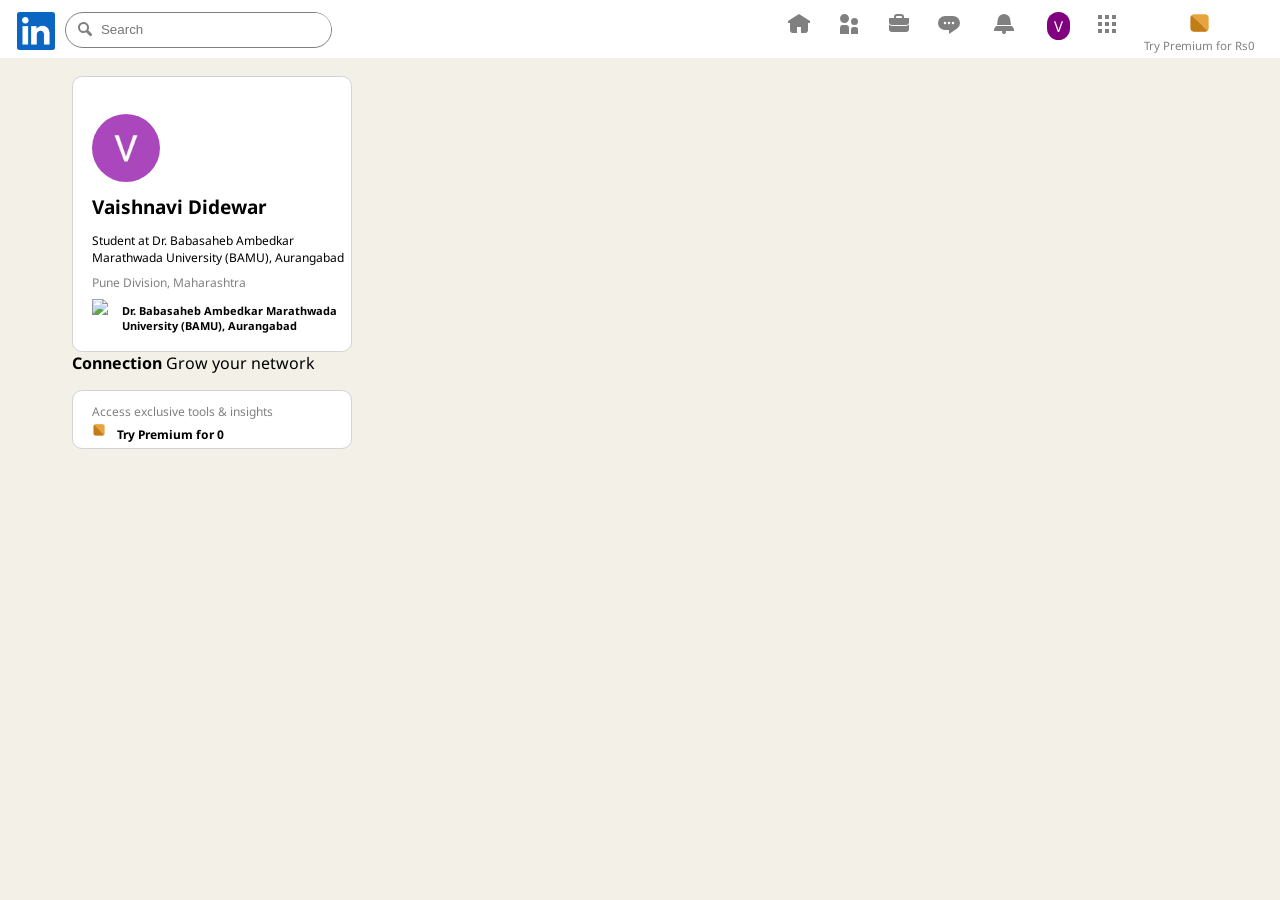
==== Home.html @ 11b5f684 "Add files to the Repository" ====
<!Doctype html>
	<html>
		<head>
			<title>
				Feed | LinkedIn
			</title>
			<meta charset="UTF-8">
			<meta name="Description" content="This is a single web page">
			<meta name="Author" content="Vaishnavi Didewar">
			<meta name="Keywords" content="HTML, CSS">
			<meta http-equiv="refresh" content="300">
			<meta name="viewport" content="width=device-width, initial-scale=1.0">
			<link rel="icon" href="Image/Logo.png">
			<link rel="stylesheet" href="https://cdnjs.cloudflare.com/ajax/libs/remixicon/4.6.0/remixicon.min.css" integrity="sha512-XcIsjKMcuVe0Ucj/xgIXQnytNwBttJbNjltBV18IOnru2lDPe9KRRyvCXw6Y5H415vbBLRm8+q6fmLUU7DfO6Q==" crossorigin="anonymous" referrerpolicy="no-referrer" />
			<link rel="preconnect" href="https://fonts.googleapis.com">
			<link rel="preconnect" href="https://fonts.gstatic.com" crossorigin>
			<link href="https://fonts.googleapis.com/css2?family=Noto+Sans:ital,wght@0,100..900;&display=swap" rel="stylesheet">
			<link rel="Stylesheet" href="Home.css"></link>
		</head>
		<body>
			<section id="LinkedIn">
				<header>
					<ul id="Nav">
						<section id="Logo-Search">
							<li id="Logo-sec">
								<a href="">
									<img src="Image/Logo.png" id="Logo">
								</a>
							</li>
							<section id="Search-Big-sym">
								<svg xmlns="http://www.w3.org/2000/svg" id="search-small" fill="currentColor" aria-hidden="true" data-supported-dps="16x16" viewBox="0 0 16 16" data-token-id="382" width="16" height="16" class="_09a20a35 _4e9465fc _4f54a927" role="img" aria-label="" style="width: 16px; min-width: 16px; height: 16px; min-height: 16px;"><path d="M14.56 12.44 11.3 9.18a5.51 5.51 0 1 0-2.12 2.12l3.26 3.26a1.5 1.5 0 1 0 2.12-2.12M3 6.5A3.5 3.5 0 1 1 6.5 10 3.5 3.5 0 0 1 3 6.5"></path></svg>
							</section>
							<li id="Search">
								<section id="Search-sym">
									<svg xmlns="http://www.w3.org/2000/svg" id="search-small" fill="currentColor" aria-hidden="true" data-supported-dps="16x16" viewBox="0 0 16 16" data-token-id="382" width="16" height="16" class="_09a20a35 _4e9465fc _4f54a927" role="img" aria-label="" style="width: 16px; min-width: 16px; height: 16px; min-height: 16px;"><path d="M14.56 12.44 11.3 9.18a5.51 5.51 0 1 0-2.12 2.12l3.26 3.26a1.5 1.5 0 1 0 2.12-2.12M3 6.5A3.5 3.5 0 1 1 6.5 10 3.5 3.5 0 0 1 3 6.5"></path></svg>
								</section>
								<input type="text" placeholder="Search" id="Search-in"  media="(max-width: 960px)">
							</li>
						</section>
						<section id="Nav-section">
							<li id="home-sec">
								<a href="Home.html">
									<input type="radio" id="toggleIcon1" name="nav">
									<!-- Label acts as clickable area -->
									<label for="toggleIcon1">
									  <!-- First SVG -->
									  <svg id="home1" xmlns="http://www.w3.org/2000/svg" id="home-medium" fill="currentColor" data-supported-dps="24x24" viewBox="0 0 24 24" width="24" height="24"><path d="M23 9v2h-2v7a3 3 0 0 1-3 3h-4v-6h-4v6H6a3 3 0 0 1-3-3v-7H1V9l11-7z"></path></svg>
									  <!-- Second SVG -->
									  <svg id="home2" xmlns="http://www.w3.org/2000/svg" id="home-active-medium" fill="currentColor" data-supported-dps="24x24" viewBox="0 0 24 24" width="24" height="24"><path d="M23 9v2h-2v7a3 3 0 0 1-3 3h-4v-6h-4v6H6a3 3 0 0 1-3-3v-7H1V9l11-7 5 3.18V2h3v5.09z"></path></svg>
									</label>
								</a>
							</li>
								
							<li id="team-sec">
								<a href="Team.html">
									<input type="radio" id="toggleIcon2" name="nav">
									<!-- Label acts as clickable area -->
									<label for="toggleIcon2">
									  <!-- First SVG -->
									  <svg id="team1" xmlns="http://www.w3.org/2000/svg" id="people-medium" fill="currentColor" data-supported-dps="24x24" viewBox="0 0 24 24" width="24" height="24"><path d="M12 16v6H3v-6a3 3 0 0 1 3-3h3a3 3 0 0 1 3 3m5.5-3A3.5 3.5 0 1 0 14 9.5a3.5 3.5 0 0 0 3.5 3.5m1 2h-2a2.5 2.5 0 0 0-2.5 2.5V22h7v-4.5a2.5 2.5 0 0 0-2.5-2.5M7.5 2A4.5 4.5 0 1 0 12 6.5 4.49 4.49 0 0 0 7.5 2"></path></svg>
									  <!-- Second SVG -->
									  <svg id="team2" xmlns="http://www.w3.org/2000/svg" id="people-active-medium" fill="currentColor" data-supported-dps="24x24" viewBox="0 0 24 24" width="24" height="24"><path d="M12 6.5a4.5 4.5 0 1 1 4.5 4.5A4.49 4.49 0 0 1 12 6.5m6 6.5h-3a3 3 0 0 0-3 3v6h9v-6a3 3 0 0 0-3-3M6.5 6A3.5 3.5 0 1 0 10 9.5 3.5 3.5 0 0 0 6.5 6m1 9h-2A2.5 2.5 0 0 0 3 17.5V22h7v-4.5A2.5 2.5 0 0 0 7.5 15"></path></svg>
									</label>

								</a>
							</li>
							<li id="skills-sec">
								<a href="Skills.html">
									<input type="radio" id="toggleIcon3" name="nav">
									<!-- Label acts as clickable area -->
									<label for="toggleIcon3">
									  <!-- First SVG -->
									  <svg id="skills1" xmlns="http://www.w3.org/2000/svg" id="job-medium" fill="currentColor" data-supported-dps="24x24" viewBox="0 0 24 24" width="24" height="24"><path d="M17 6V5a3 3 0 0 0-3-3h-4a3 3 0 0 0-3 3v1H2v4a3 3 0 0 0 3 3h14a3 3 0 0 0 3-3V6zM9 5a1 1 0 0 1 1-1h4a1 1 0 0 1 1 1v1H9zm10 9a4 4 0 0 0 3-1.38V17a3 3 0 0 1-3 3H5a3 3 0 0 1-3-3v-4.38A4 4 0 0 0 5 14z"></path></svg>
									  <!-- Second SVG -->
									  <svg id="skills2" xmlns="http://www.w3.org/2000/svg" id="job-active-medium" fill="currentColor" data-supported-dps="24x24" viewBox="0 0 24 24" width="24" height="24"><path d="M22.84 10.22 21 6h-3.95V5a3 3 0 0 0-3-3h-4a3 3 0 0 0-3 3v1H2l2.22 5.18A3 3 0 0 0 7 13h14a2 2 0 0 0 1.84-2.78M15.05 6h-6V5a1 1 0 0 1 1-1h4a1 1 0 0 1 1 1zM7 14h15v3a3 3 0 0 1-3 3H5a3 3 0 0 1-3-3V8.54l1.3 3A4 4 0 0 0 7 14"></path></svg>
									</label>
									
								</a>
							</li>
							<li id="mess-sec">
								<a href="Mess.html">
									<input type="radio" id="toggleIcon4" name="nav">
									<!-- Label acts as clickable area -->
									<label for="toggleIcon4">
									  <!-- First SVG -->
									  <svg id="mess1" xmlns="http://www.w3.org/2000/svg" id="messages-medium" fill="currentColor" data-supported-dps="24x24" viewBox="0 0 24 24" width="24" height="24"><path d="M16 4H8a7 7 0 0 0 0 14h4v4l8.16-5.39A6.78 6.78 0 0 0 23 11a7 7 0 0 0-7-7m-8 8.25A1.25 1.25 0 1 1 9.25 11 1.25 1.25 0 0 1 8 12.25m4 0A1.25 1.25 0 1 1 13.25 11 1.25 1.25 0 0 1 12 12.25m4 0A1.25 1.25 0 1 1 17.25 11 1.25 1.25 0 0 1 16 12.25"></path></svg>
									  <!-- Second SVG -->
									  <svg id="mess2" xmlns="http://www.w3.org/2000/svg" viewBox="0 0 24 24" data-supported-dps="24x24" fill="currentColor" class="mercado-match" width="24" height="24" focusable="false"><path d="M22 8a6 6 0 01-3 5.22A7 7 0 0012 7H8a7 7 0 00-1.95.28A6 6 0 0112 2h4a6 6 0 016 6zm-4 6v.48a6 6 0 01-2.69 5L10 23v-3H8A6 6 0 018 8h4a6 6 0 016 6zM8 14a1 1 0 10-1 1 1 1 0 001-1zm3 0a1 1 0 10-1 1 1 1 0 001-1zm3 0a1 1 0 10-1 1 1 1 0 001-1z"></path></svg>
									</label>
								</a>
							</li>
							<li id="noti-sec">
								<a href="Noti.html">
									<input type="radio" id="toggleIcon5" name="nav">
									<!-- Label acts as clickable area -->
									<label for="toggleIcon5">
									  <!-- First SVG -->
									<svg id="noti1" xmlns="http://www.w3.org/2000/svg" viewBox="0 0 24 24" data-supported-dps="24x24" fill="currentColor" class="mercado-match" width="24" height="24" focusable="false"><path d="M22 19h-8.28a2 2 0 11-3.44 0H2v-1a4.52 4.52 0 011.17-2.83l1-1.17h15.7l1 1.17A4.42 4.42 0 0122 18zM18.21 7.44A6.27 6.27 0 0012 2a6.27 6.27 0 00-6.21 5.44L5 13h14z"></path></svg>
									 <!-- Second SVG -->
									<svg id="noti2" xmlns="http://www.w3.org/2000/svg" viewBox="0 0 24 24" data-supported-dps="24x24" fill="currentColor" class="mercado-match" width="24" height="24" focusable="false"><path d="M22 19.24a3.46 3.46 0 01-.09.78l-.22 1-6.76-1.51A2.16 2.16 0 0115 20a2 2 0 11-3.53-1.28L2 16.62l.22-1A4.45 4.45 0 014 13.12l1.22-.93 15.46 3.44.7 1.36a5 5 0 01.62 2.25zm-1.49-10.4a6.29 6.29 0 00-4.92-6.69A6.76 6.76 0 0014.18 2a6.29 6.29 0 00-5.9 4.12l-2 5.27 13.8 3.08z"></path></svg>
								</a>
							</li>
							<li id="V-sec">
								<a href="" id="V-circle">
									V
								</a>
							</li>
							<li id="vert"></li>
							<li id="apps-sec">
								<a href="Apps.html">
									<svg xmlns="http://www.w3.org/2000/svg" id="icon-grid" fill="currentColor" aria-hidden="true" data-supported-dps="16x16" viewBox="0 0 16 16" width="24" height="24"><path d="M2 2h2.67v2.67H2zm4.67 2.67h2.67V2H6.67zM11.34 2v2.67h2.67V2zM2 9.33h2.67V6.66H2zm4.67 0h2.67V6.66H6.67zm4.67 0h2.67V6.66h-2.67zM2 14h2.67v-2.67H2zm4.67 0h2.67v-2.67H6.67zm4.67 0h2.67v-2.67h-2.67z"></path></svg>
								</a>
							</li>
							<li id="premi-sec">
								<center>
									<a href="">
										<img src="Image/premi.png" id="premi">
										<p>Try Premium for Rs0</p>
									</a>
								</center>
							</li>
						</section>
					</ul>
				</header>
				<main id="Home">
					<section id="Col1">
						<section id="Col1-Top1">
							<section id="back">
								<img src="Image/v-profi.png" id="v-profi">
							</section>
								
							<h2>Vaishnavi Didewar</h2>
								
							<p id="stu">Student at Dr. Babasaheb Ambedkar Marathwada University (BAMU), Aurangabad</p>
								
							<p id="pune">Pune Division, Maharashtra</p>
								
							<section id="bamua-combo">
								<p id="p-bamua"> Dr. Babasaheb Ambedkar Marathwada University (BAMU), Aurangabad</p>
								<img src="https://media.licdn.com/dms/image/v2/D4D0BAQE2jngnVe0hdA/company-logo_100_100/company-logo_100_100/0/1698940156791?e=1779926400&v=beta&t=vCRO53YHxqmDpTYDjJcrMlaoeuLJ8ki8xJcSUsLWpy4" id="bamua">
							</section>
						</section>
						<section id="Col1-Top2">
							<p>Access exclusive tools & insights</p>
							<figure>
								<img src="Image/premi.png" id="premi-body">
								<figcaption>
									<b>Try Premium for <i class="ri-money-rupee-circle-line"></i> 0</b>
								</figcaption>
							</figure>
						</section>
						<section id="Col1-Top3">
							<div>
								<b>Connection</b>
								<span>Grow your network</span>
							</div>
							<p></p>
						</section>
						<section id="Col1-Top4">
							
						</section>
					</section>
					<section id="Col2">
						<section id="Col2-col1">
							<section id="Col1-col1 -Top1">
							
							</section>
						</section>
						<section id="Col2-col2">
							<section id="Col2-col2-Top1">
							
							</section>
						</section>
					</section>
							
					
				</main>
			</section>
		</body>
	</html>
---- Home.css ----
body{
	background-color:#F3F0E8;
	position:relative;
}
#LinkedIn{
	position:relative;
}
header{
	background-color:white;
	top:0;
	left:0;
	right:0;
	position:fixed;
	z-index:5;
}
#Logo{
	height:1cm;
	width:1cm;
	border-radius:3px;
	position:relative;
}
ul li{
	list-style-type:none;
}
#Nav{
	display:flex;
	position:relative;
	height:0.7cm;
	justify-content:space-between;
}
#Nav > #Logo-Search{
	display:flex;
	position:relative;
	gap:10px;
}
#Nav #Logo-sec{
	text-decoration:none;
	margin-top:-0.1cm;
	margin-left:-0.6cm;
}
@media screen and (min-width:960px){
	#Nav > #Nav-section{
		justify-content:space-between;
		
	}
}
	#Nav #Search{
		height:0.8cm;
		width:7cm;
		padding-top:0.1cm;
		border-radius:20px;
		border:1px solid grey;
		position:relative;
		display:flex;
		margin-top:-0.1cm;
	}
	#Nav #Search:hover{
		background-color:#f5f5f5;
	}
	#Search #Search-in{
		border:none;
		outline:none;
		position:relative;
		margin-left:0cm;
		width:6.1cm;
		height:0.8cm;
		padding-left:0.2cm;
		margin-top:-0.1cm;
		border-radius:30px;
	}
	#Search #Search-in:hover{
		background-color:#f5f5f5;
	}
#Search #Search-sym{
	color:grey;
	position:relative;
	margin-left:0.3cm;
	font-weight:bold;
	margin-top:0.1cm;
}
#Logo-Search #Search-Big-sym{
	color:grey;
	position:relative;
	margin-left:0.3cm;
	font-size:25px;
	font-weight:bold;
	margin-top:0.1cm;
}

#Nav > #Nav-section{
	display:flex;
	justify-content:space-around;
	gap:25px;
}
@media screen and (max-width:990px){
	#Nav > #Nav-section{
		margin-top:0.2cm;
		gap:3vw;
	}
	#Nav{
		gap:1vw;
	}
	#Nav #Logo-Search{
		gap:3vw;
	}
	#Nav #Search{
		display:none;
	}
	#Nav > #Nav-section > #home-sec{
		margin-left:0.3cm;
		margin-top:0.3cm;
	}
	#Nav > #Nav-section > #vert{
		display:none;
	}
}
@media screen and (min-width:990px){
	#Logo-Search #Search-Big-sym{
		display:none;
	}
	#Nav > #Nav-section > #vert{
		display:none;
	}
}
@media screen and (min-width:770px) and (max-width:990px){
	#Nav > #Nav-section{
		gap:5%;
		width:100%;
	}
	#Nav{
		gap:5%;
		width:100%;
	}
	#Nav #Logo-Search{
		gap:60%;
	}
}
@media screen and (min-width:150px) and (max-width:770px){
	#Nav > #Nav-section{
		gap:10%;
		width:100%;
	}
	#Nav{
		gap:15%;
		width:100%;
		padding-top:2vw;
	}
	#Nav #Logo-Search{
		gap:70%;
	}
	#Nav > #Nav-section > #home-sec{
		margin-left:0.3em;
	}
}
#Nav > #Nav-section > #home-sec{
	margin-top:-0.1cm;
	position:relative;
	margin-right:25px;
}
#Nav > #Nav-section > #home-sec > a{
	font-size:25px;
	color:grey;
	position:absolute;
	text-decoration:none;
}
#Nav > #Nav-section > #home-sec > a:hover{
	color:black;
}
/*Home Nav-section*/
#home-sec #toggleIcon1{
    display: none;
  }

  /* Container for the SVGs */
 #home-sec label {
    cursor: pointer;
    display: inline-block;
    width: 50px;
    height: 50px;
  }

  /* Default SVG (shown when unchecked) */
 #home-sec #home1 {
    display: block;
  }
#home-sec #home2 {
    display: none;
  }

  /* When checkbox is checked, swap icons */
 #home-sec #toggleIcon1:checked + label #home1 {
    display: none;
  }
 #home-sec #toggleIcon1:checked + label #home2 {
    display: block;
  }

#Nav > #Nav-section > #team-sec{
	margin-top:-0.1cm;
	position:relative;
}
#Nav > #Nav-section > #team-sec > a{
	font-size:25px;
	color:grey;
	position:absolute;
	text-decoration:none;
}
#Nav > #Nav-section > #team-sec > a:hover{
	color:black;
}
/*People Nav-section*/
#team-sec #toggleIcon2{
    display: none;
  }

  /* Container for the SVGs */
 #team-sec label {
    cursor: pointer;
    display: inline-block;
    width: 50px;
    height: 50px;
  }

  /* Default SVG (shown when unchecked) */
 #team-sec #team1 {
    display: block;
  }
#team-sec #team2 {
    display: none;
  }

  /* When checkbox is checked, swap icons */
 #team-sec #toggleIcon2:checked + label #team1 {
    display: none;
  }
 #team-sec #toggleIcon2:checked + label #team2 {
    display: block;
  }
  
#Nav > #Nav-section > #skills-sec{
	margin-top:-0.1cm;
	margin-right:25px;
	margin-left:25px;
	position:relative;
}
#Nav > #Nav-section > #skills-sec > a{
	font-size:25px;
	color:grey;
	position:absolute;
	text-decoration:none;
}
#Nav > #Nav-section > #skills-sec > a:hover{
	color:black;
}
/*Purse Nav-section*/
#skills-sec #toggleIcon3{
    display: none;
  }

  /* Container for the SVGs */
 #skills-sec label {
    cursor: pointer;
    display: inline-block;
    width: 50px;
    height: 50px;
  }

  /* Default SVG (shown when unchecked) */
 #skills-sec #skills1 {
    display: block;
  }
#skills-sec #skills2 {
    display: none;
  }

  /* When checkbox is checked, swap icons */
 #skills-sec #toggleIcon3:checked + label #skills1 {
    display: none;
  }
 #skills-sec #toggleIcon3:checked + label #skills2 {
    display: block;
  }
 

#Nav > #Nav-section > #mess-sec{
	margin-top:-0.1cm;
	position:relative;
}
#Nav > #Nav-section > #mess-sec > a{
	font-size:25px;
	color:grey;
	position:relative;
	text-decoration:none;
}
#Nav > #Nav-section > #mess-sec > a:hover{
	color:black;
}
/*Mess Nav-section*/
#mess-sec #toggleIcon4{
    display: none;
  }

  /* Container for the SVGs */
 #mess-sec label {
    cursor: pointer;
    display: inline-block;
    width: 30px;
    height: 50px;
  }

  /* Default SVG (shown when unchecked) */
 #mess-sec #mess1 {
    display: block;
  }
#mess-sec #mess2 {
    display: none;
  }

  /* When checkbox is checked, swap icons */
 #mess-sec #toggleIcon4:checked + label #mess1 {
    display: none;
  }
 #mess-sec #toggleIcon4:checked + label #mess2 {
    display: block;
  }

#Nav > #Nav-section > #noti-sec{
	margin-top:-0.1cm;
	position:relative;
}
#Nav > #Nav-section > #noti-sec > a{
	font-size:25px;
	color:grey;
	position:relative;
	text-decoration:none;
}
#Nav > #Nav-section > #noti-sec > a:hover{
	color:black;
}
/*Notification Nav-section*/
#noti-sec #toggleIcon5{
    display: none;
  }

  /* Container for the SVGs */
 #noti-sec label {
    cursor: pointer;
    display: inline-block;
    width: 30px;
    height: 50px;
  }

  /* Default SVG (shown when unchecked) */
 #noti-sec #noti1 {
    display: block;
  }
#noti-sec #noti2 {
    display: none;
  }

  /* When checkbox is checked, swap icons */
 #noti-sec #toggleIcon5:checked + label #noti1 {
    display: none;
  }
 #noti-sec #toggleIcon5:checked + label #noti2 {
    display: block;
  }

#Nav > #Nav-section > #V-sec{
	position:relative;
	margin-top:0cm;
}
#Nav > #Nav-section > #V-sec > #V-circle{
	font-size:15px;
	position:relative;
	color:white;
	font-family: 'Noto Sans', sans-serif;
	text-decoration:none;
	border-radius:100px;
	background-color:purple;
	padding:0.1cm 0.19cm;
} 
#Nav > #Nav-section > #vert{
	height:1.5cm;
	background-color:#F0EFE7;
	width:0.1px;
	margin-top:-0.4cm;
	position:relative;
}
#Nav > #Nav-section > #apps-sec{
	position:relative;
	margin-top:-0.1cm;
}
#Nav > #Nav-section > #apps-sec > a{
	font-size:25px;
	color:grey;
	position:relative;
	text-decoration:none;
}
#Nav > #Nav-section > #apps-sec > a:hover{
	color:black;
}
#Nav > #Nav-section > #premi-sec{
	position:relative;
	display:flex;
	flex-wrap:nowrap;
	margin-top:-0.2cm;
	margin-right:25px;
}
#Nav > #Nav-section > #premi-sec > center > a{
	position:relative;
	text-decoration:none;
	color:grey;
	font-size:11.5px;
	font-family: 'Noto Sans', sans-serif;
}
#Nav > #Nav-section #premi{
	height:0.6cm;
	width:0.6cm;
	position:relative;
	margin-bottom:-0.3cm;
}
@media screen and (max-width:770px){
	#Nav > #Nav-section{
		width:13cm;
		margin:auto;
		overflow-x:scroll;
	}
	#Search #Search-in{
		border:none;
		outline:none;
		position:relative;
		margin-left:0cm;
		width:6.1cm;
		height:0.8cm;
		padding-left:0.2cm;
		margin-top:-0.1cm;
		border-radius:30px;
	}
}

#Home{
	position:relative;
	width:100%;
	margin-top:2cm;
	font-family: 'Noto Sans', sans-serif;
	margin-left:5vmax;
	margin-right:5vmax;
	
}
#Col1{
	position:absolute;
	width:22%;
}
#Col1-Top1{
	background-color:white;
	width:100%;
	height:auto;
	padding-bottom:0.2cm;
	border-width:1.5px 1.5px 1.5px 1.5px;
	border-style:solid;
	border-color:lightgrey;
	border-radius:10px;
}
#v-profi{
	border-radius:100px;
	position:relative;
	height:1.8cm;
	margin-left:0.5cm;
	margin-top:1cm;
	}
#back{
	background-image:url('https://wallpapers.com/images/featured/profile-background-b5vedq7mz8mjvslu.jpg');
	background-repeat:no-repeat;
	background-size:cover;
	height:1.8cm;
	border-radius:10px 10px 0px 0px;
}
#Col1-Top1 > h2{
	margin-top:1.3cm;
	font-size:19px;
	margin-left:0.5cm;
}
#Col1-Top1 > #stu{
	font-size:12px;
	margin-left:0.5cm;
	margin-top:-0.1cm;
}
#Col1-Top1 > #pune{
	font-size:12px;
	color:grey;
	margin-left:0.5cm;
	margin-top:-0.1cm;
}
#bamua-combo{
	display:flex;
	margin-left:0.5cm;
	margin-top:-0.3cm;
}
#bamua{
	position:absolute;
	height:0.6cm;
	margin-top:0.2cm;
}
#p-bamua{
	font-size:11px;
	position:relative;
	font-weight:bold;
	margin-left:0.8cm;
}
#Col1-Top2{
	position:absolute;
	width:100%;
	top:102%;
	background-color:white;
	border:1.5px solid lightgrey;
	border-radius:10px;
	display:grid;
	grid-template-rows:0.8cm 0.7cm;
}
#Col1-Top2 p{
	font-size:12px;
	color:grey;
	margin-left:0.5cm;
}
#Col1-Top2 figcaption{
}
#Col1-Top2 b{
	font-size:12px;
	margin-left:0.3cm;
}
#premi-body{
	height:0.4cm;
}
#Col1-Top2 figure{
	margin:0;
	display:flex;
	margin-left:0.5cm;
}
#Col1-Top3{
	display:flex;
}





/*Home Section Start*/
@media screen and (max-width:770px){
	
}/*(max-width:770px)*/

@media screen and (min-width:770px) and (max-width:960px){
}/*(max-width:770px) and (max-width:960px)*/
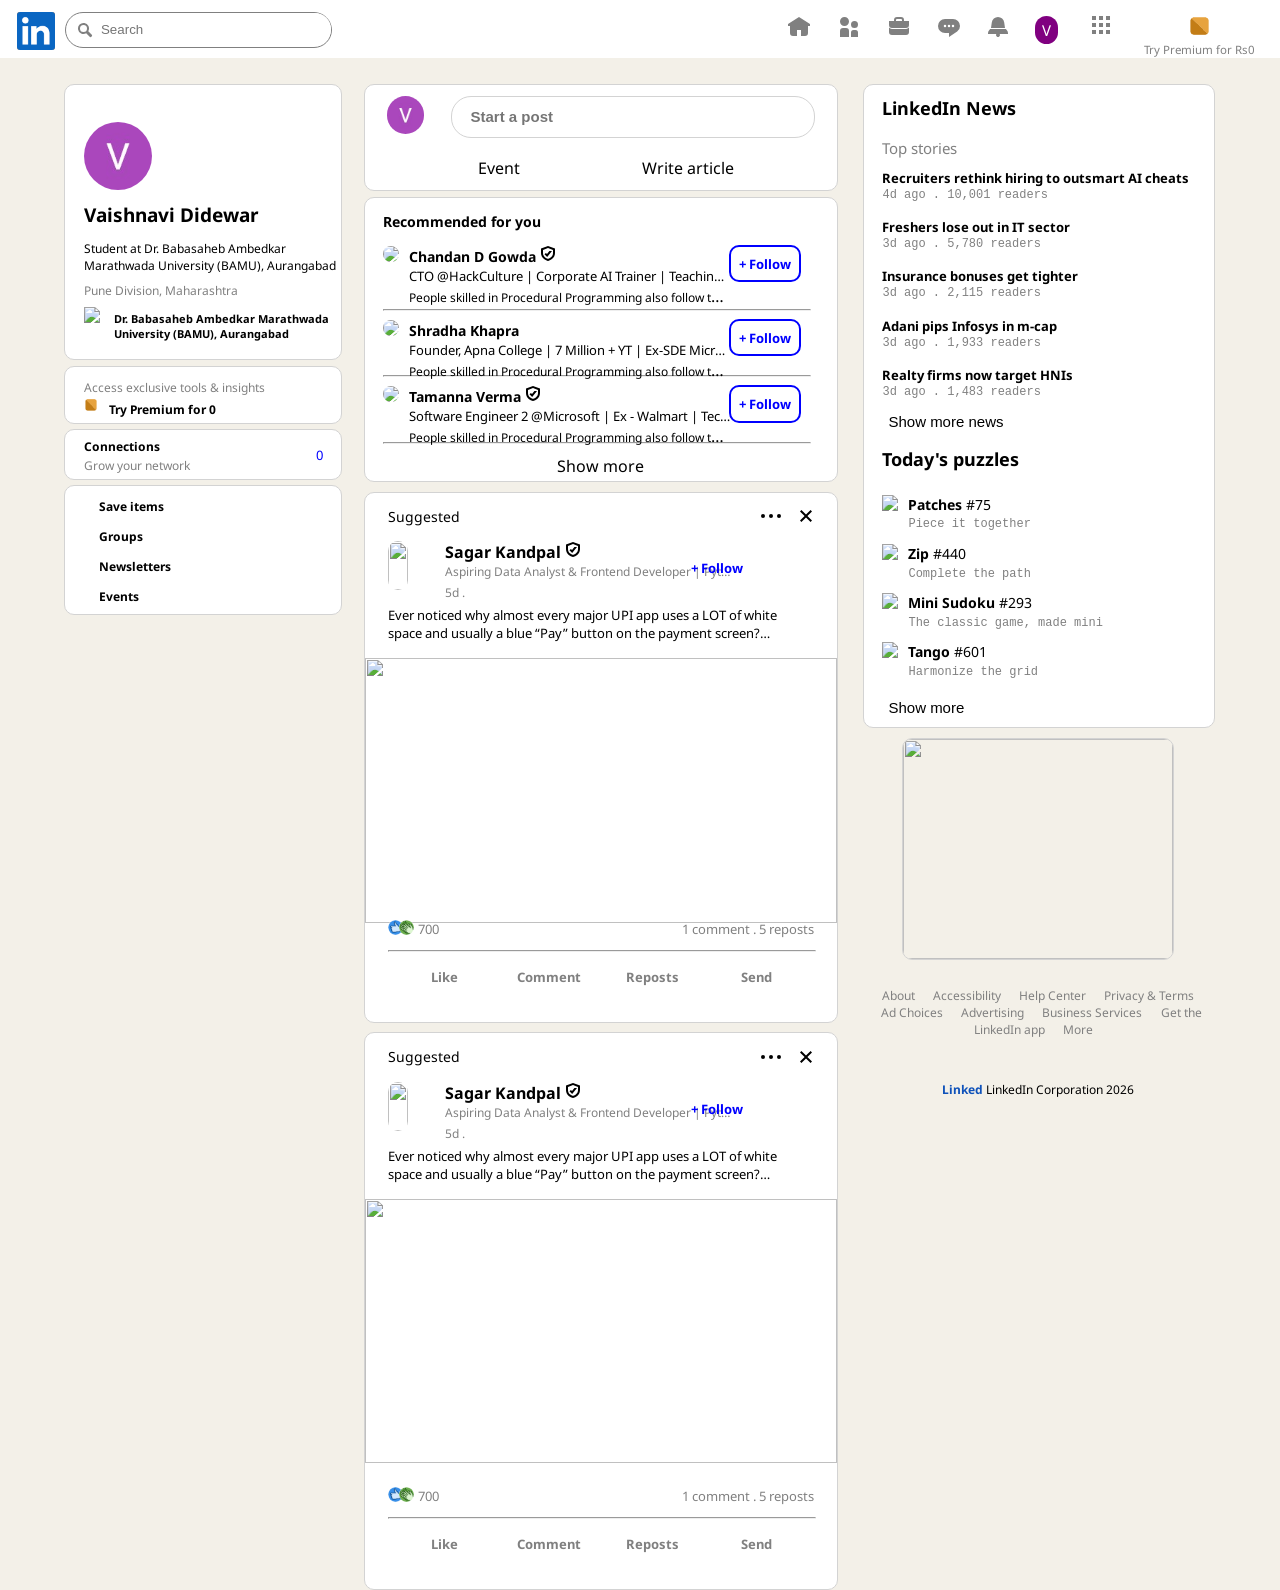
==== commit 19a60fdf: "ready to push" ====
--- a/Home.html
+++ b/Home.html
@@ -19,7 +19,165 @@
 		</head>
 		<body>
 			<section id="LinkedIn">
+				<section popover id="profile-id">
+					<div class="profile-content">
+						<figure>
+							<img src="file:///F:/CSS/Git%20Hub/LinkedIn_@media-query/Image/v-profi.png" id="me">
+						</figure>
+						<section id="Profile-section">
+							<h5>Vaishnavi Didewar</h5>
+							<small>Student at Dr. Babasaheb Ambedkar Marathwada University (BAMU), Aurangabad</small>
+						</section>
+					</div>
+					<div id="view-verify">
+						<p id="view-pop-id-p">View profile</p>
+						<h5 id="view-pop-id-h5">Verify now</h5>
+					</div>
+					<hr>
+					<div id="set">
+						<h5>Account</h5>
+						<figure><img src="Image/premi.png"><figcaption>Try 1 month of Premium for Rs0</figcaption></figure>
+						<small>Settings & Privacy</small>
+						<p>Help</p>
+						<p>Language</p>
+					</div>
+					<hr>
+					<div id="man">
+						<h5>Manage</h5>
+						<p>Posts & Activity</p>
+						<small>Job Posting Account</small>
+					</div>
+					<hr></hr>
+					<p>Sign out</p>
+				</section>
+				<section class="Apps-content" popover id="Apps-id">
+					<section class="popcol1">
+						<section class="App1">
+							<h3>My Apps</h3>
+							<figure>
+								<img src="Image/Sell.png" class="Sell">
+								<figcaption>Sell</figcaption>
+							</figure>
+							<figure>
+								<img src="Image/Groups.png" class="Groups">
+								<figcaption>Groups</figcaption>
+							</figure>
+						</section>
+						<section class="App2">
+							<h4>Talent</h4>
+							<figure>
+								<img src="Image/Ai.png" class="AI">
+								<figcaption>Hire with AI</figcaption>
+							</figure>
+							<figure>
+								<img src="Image/Talent.png" class="Talent">
+								<figcaption>Talent Insights</figcaption>
+							</figure>
+						</section>
+						<section class="App3">
+						<h4>Sales</h4>
+							<figure>
+								<img src="Image/Sales.png" class="Sales">
+								<figcaption>Services Marketplace</figcaption>
+							</figure>
+						</section>	
+					</section>
+					<section class="popcol2">
+						<h3>Explore more for business</h3>
+						<section class="pop1">
+							<h5>Hire on LinkedIn</h5>
+							<small>Find, attract and recruit talent</small>
+						</section>
+						<section class="pop2">
+							<h5>Sell with LinkedIn</h5>
+							<small>Unlock sales opportunities</small>
+						</section>
+						<section class="pop3">
+							<h5>Post a job for free</h5>
+							<small>Find quality candidates</small>
+						</section>
+						<section class="pop4">
+							<h5>Advertise on LinkedIn</h5>
+							<small>Acquire customers and grow your business</small>
+						</section>
+						<section class="pop5">
+							<h5>Get started with Premium</h5>
+							<small>Expand and leverage your network</small>
+						</section>
+						<section class="pop6">
+							<h5>Learn with LinkedIn</h5>
+							<small>Courses to develop your employees</small>
+						</section>
+						<section class="pop7">
+							<h5>Admin Center</h5>
+							<small>Manage Billing and Account Details</small>
+						</section>
+						<div>Create a Company Page +</div>
+					</section>
+				</section>
 				<header>
+					<ul id="Nav-up">
+						<li id="V-sec">
+							<button class="V-circle" type="button" popovertarget="profile-id">
+									V
+							</button>
+						</li>
+						</li>
+						<li id="Search">
+							<span id="Search-sym">
+								<svg xmlns="http://www.w3.org/2000/svg" id="search-small" fill="currentColor" aria-hidden="true" data-supported-dps="16x16" viewBox="0 0 16 16" data-token-id="382" width="16" height="16" class="_09a20a35 _4e9465fc _4f54a927" role="img" aria-label="" style="width: 16px; min-width: 26px; height: 16px; min-height: 26px;"><path d="M14.56 12.44 11.3 9.18a5.51 5.51 0 1 0-2.12 2.12l3.26 3.26a1.5 1.5 0 1 0 2.12-2.12M3 6.5A3.5 3.5 0 1 1 6.5 10 3.5 3.5 0 0 1 3 6.5"></path></svg>
+							</span>
+							<input type="text" placeholder="Search" id="Search-in"  media="(max-width: 960px)">
+						</li>
+						<li id="mess-sec">
+							<a href="Mess.html">
+								  <svg id="mess1" xmlns="http://www.w3.org/2000/svg" id="messages-medium" fill="currentColor" data-supported-dps="24x24" viewBox="0 0 24 24" width="40" height="40"><path d="M16 4H8a7 7 0 0 0 0 14h4v4l8.16-5.39A6.78 6.78 0 0 0 23 11a7 7 0 0 0-7-7m-8 8.25A1.25 1.25 0 1 1 9.25 11 1.25 1.25 0 0 1 8 12.25m4 0A1.25 1.25 0 1 1 13.25 11 1.25 1.25 0 0 1 12 12.25m4 0A1.25 1.25 0 1 1 17.25 11 1.25 1.25 0 0 1 16 12.25"></path></svg>
+							</a>
+						</li>
+					</ul>
+					<ul id="Nav-bottom">
+						<li id="home-sec">
+							<a href="Home.html">
+								<Center>
+								<svg id="home1" xmlns="http://www.w3.org/2000/svg" id="home-medium" fill="currentColor" data-supported-dps="24x24" viewBox="0 0 24 24" width="40" height="40"><path d="M23 9v2h-2v7a3 3 0 0 1-3 3h-4v-6h-4v6H6a3 3 0 0 1-3-3v-7H1V9l11-7z"></path></svg>
+								<p>Home</p>
+								</Center>
+							</a>
+							
+						</li>		
+						<li id="team-sec">
+							<a href="Team.html">
+								<Center>
+								<svg id="team1" xmlns="http://www.w3.org/2000/svg" id="people-medium" fill="currentColor" data-supported-dps="24x24" viewBox="0 0 24 24" width="40" height="40"><path d="M12 16v6H3v-6a3 3 0 0 1 3-3h3a3 3 0 0 1 3 3m5.5-3A3.5 3.5 0 1 0 14 9.5a3.5 3.5 0 0 0 3.5 3.5m1 2h-2a2.5 2.5 0 0 0-2.5 2.5V22h7v-4.5a2.5 2.5 0 0 0-2.5-2.5M7.5 2A4.5 4.5 0 1 0 12 6.5 4.49 4.49 0 0 0 7.5 2"></path></svg>
+								<p>My Network</p>
+								</Center>
+							</a>
+						</li>
+						<li id="post-sec">
+							<a href="Post.html">
+								<center>
+								<svg xmlns="http://www.w3.org/2000/svg" viewBox="0 0 24 24" data-supported-dps="24x24" fill="currentColor" class="w-3 h-3 block m-0.5" width="40" height="40"><path d="M18 3H6a3 3 0 00-3 3v12a3 3 0 003 3h12a3 3 0 003-3V6a3 3 0 00-3-3zm-5 8h4v2h-4v4h-2v-4H7v-2h4V7h2z"></path></svg>
+								<p>Post</p>
+								</center>
+							</a>
+						</li>
+						<li id="noti-sec">
+							<a href="Noti.html">
+								<center>
+								<svg id="noti1" xmlns="http://www.w3.org/2000/svg" viewBox="0 0 24 24" data-supported-dps="24x24" fill="currentColor" class="mercado-match" width="40" height="40" focusable="false"><path d="M22 19h-8.28a2 2 0 11-3.44 0H2v-1a4.52 4.52 0 011.17-2.83l1-1.17h15.7l1 1.17A4.42 4.42 0 0122 18zM18.21 7.44A6.27 6.27 0 0012 2a6.27 6.27 0 00-6.21 5.44L5 13h14z"></path></svg>
+								<p>Notifications</p>
+								</center>
+							</a>
+						</li>
+						<li id="skills-sec">
+							<a href="Skills.html">
+								<center>
+								<svg id="skills1" xmlns="http://www.w3.org/2000/svg" id="job-medium" fill="currentColor" data-supported-dps="24x24" viewBox="0 0 24 24" width="40" height="40"><path d="M17 6V5a3 3 0 0 0-3-3h-4a3 3 0 0 0-3 3v1H2v4a3 3 0 0 0 3 3h14a3 3 0 0 0 3-3V6zM9 5a1 1 0 0 1 1-1h4a1 1 0 0 1 1 1v1H9zm10 9a4 4 0 0 0 3-1.38V17a3 3 0 0 1-3 3H5a3 3 0 0 1-3-3v-4.38A4 4 0 0 0 5 14z"></path></svg>
+								<p>Jobs</p>
+								</center>
+							</a>
+						</li>
+					</ul>
 					<ul id="Nav">
 						<section id="Logo-Search">
 							<li id="Logo-sec">
@@ -27,89 +185,50 @@
 									<img src="Image/Logo.png" id="Logo">
 								</a>
 							</li>
-							<section id="Search-Big-sym">
-								<svg xmlns="http://www.w3.org/2000/svg" id="search-small" fill="currentColor" aria-hidden="true" data-supported-dps="16x16" viewBox="0 0 16 16" data-token-id="382" width="16" height="16" class="_09a20a35 _4e9465fc _4f54a927" role="img" aria-label="" style="width: 16px; min-width: 16px; height: 16px; min-height: 16px;"><path d="M14.56 12.44 11.3 9.18a5.51 5.51 0 1 0-2.12 2.12l3.26 3.26a1.5 1.5 0 1 0 2.12-2.12M3 6.5A3.5 3.5 0 1 1 6.5 10 3.5 3.5 0 0 1 3 6.5"></path></svg>
-							</section>
 							<li id="Search">
-								<section id="Search-sym">
+								<span id="Search-sym">
 									<svg xmlns="http://www.w3.org/2000/svg" id="search-small" fill="currentColor" aria-hidden="true" data-supported-dps="16x16" viewBox="0 0 16 16" data-token-id="382" width="16" height="16" class="_09a20a35 _4e9465fc _4f54a927" role="img" aria-label="" style="width: 16px; min-width: 16px; height: 16px; min-height: 16px;"><path d="M14.56 12.44 11.3 9.18a5.51 5.51 0 1 0-2.12 2.12l3.26 3.26a1.5 1.5 0 1 0 2.12-2.12M3 6.5A3.5 3.5 0 1 1 6.5 10 3.5 3.5 0 0 1 3 6.5"></path></svg>
-								</section>
+								</span>
 								<input type="text" placeholder="Search" id="Search-in"  media="(max-width: 960px)">
 							</li>
 						</section>
 						<section id="Nav-section">
 							<li id="home-sec">
 								<a href="Home.html">
-									<input type="radio" id="toggleIcon1" name="nav">
-									<!-- Label acts as clickable area -->
-									<label for="toggleIcon1">
-									  <!-- First SVG -->
 									  <svg id="home1" xmlns="http://www.w3.org/2000/svg" id="home-medium" fill="currentColor" data-supported-dps="24x24" viewBox="0 0 24 24" width="24" height="24"><path d="M23 9v2h-2v7a3 3 0 0 1-3 3h-4v-6h-4v6H6a3 3 0 0 1-3-3v-7H1V9l11-7z"></path></svg>
-									  <!-- Second SVG -->
-									  <svg id="home2" xmlns="http://www.w3.org/2000/svg" id="home-active-medium" fill="currentColor" data-supported-dps="24x24" viewBox="0 0 24 24" width="24" height="24"><path d="M23 9v2h-2v7a3 3 0 0 1-3 3h-4v-6h-4v6H6a3 3 0 0 1-3-3v-7H1V9l11-7 5 3.18V2h3v5.09z"></path></svg>
-									</label>
 								</a>
 							</li>
 								
 							<li id="team-sec">
 								<a href="Team.html">
-									<input type="radio" id="toggleIcon2" name="nav">
-									<!-- Label acts as clickable area -->
-									<label for="toggleIcon2">
-									  <!-- First SVG -->
 									  <svg id="team1" xmlns="http://www.w3.org/2000/svg" id="people-medium" fill="currentColor" data-supported-dps="24x24" viewBox="0 0 24 24" width="24" height="24"><path d="M12 16v6H3v-6a3 3 0 0 1 3-3h3a3 3 0 0 1 3 3m5.5-3A3.5 3.5 0 1 0 14 9.5a3.5 3.5 0 0 0 3.5 3.5m1 2h-2a2.5 2.5 0 0 0-2.5 2.5V22h7v-4.5a2.5 2.5 0 0 0-2.5-2.5M7.5 2A4.5 4.5 0 1 0 12 6.5 4.49 4.49 0 0 0 7.5 2"></path></svg>
-									  <!-- Second SVG -->
-									  <svg id="team2" xmlns="http://www.w3.org/2000/svg" id="people-active-medium" fill="currentColor" data-supported-dps="24x24" viewBox="0 0 24 24" width="24" height="24"><path d="M12 6.5a4.5 4.5 0 1 1 4.5 4.5A4.49 4.49 0 0 1 12 6.5m6 6.5h-3a3 3 0 0 0-3 3v6h9v-6a3 3 0 0 0-3-3M6.5 6A3.5 3.5 0 1 0 10 9.5 3.5 3.5 0 0 0 6.5 6m1 9h-2A2.5 2.5 0 0 0 3 17.5V22h7v-4.5A2.5 2.5 0 0 0 7.5 15"></path></svg>
-									</label>
-
 								</a>
 							</li>
 							<li id="skills-sec">
 								<a href="Skills.html">
-									<input type="radio" id="toggleIcon3" name="nav">
-									<!-- Label acts as clickable area -->
-									<label for="toggleIcon3">
-									  <!-- First SVG -->
 									  <svg id="skills1" xmlns="http://www.w3.org/2000/svg" id="job-medium" fill="currentColor" data-supported-dps="24x24" viewBox="0 0 24 24" width="24" height="24"><path d="M17 6V5a3 3 0 0 0-3-3h-4a3 3 0 0 0-3 3v1H2v4a3 3 0 0 0 3 3h14a3 3 0 0 0 3-3V6zM9 5a1 1 0 0 1 1-1h4a1 1 0 0 1 1 1v1H9zm10 9a4 4 0 0 0 3-1.38V17a3 3 0 0 1-3 3H5a3 3 0 0 1-3-3v-4.38A4 4 0 0 0 5 14z"></path></svg>
-									  <!-- Second SVG -->
-									  <svg id="skills2" xmlns="http://www.w3.org/2000/svg" id="job-active-medium" fill="currentColor" data-supported-dps="24x24" viewBox="0 0 24 24" width="24" height="24"><path d="M22.84 10.22 21 6h-3.95V5a3 3 0 0 0-3-3h-4a3 3 0 0 0-3 3v1H2l2.22 5.18A3 3 0 0 0 7 13h14a2 2 0 0 0 1.84-2.78M15.05 6h-6V5a1 1 0 0 1 1-1h4a1 1 0 0 1 1 1zM7 14h15v3a3 3 0 0 1-3 3H5a3 3 0 0 1-3-3V8.54l1.3 3A4 4 0 0 0 7 14"></path></svg>
-									</label>
-									
 								</a>
 							</li>
 							<li id="mess-sec">
 								<a href="Mess.html">
-									<input type="radio" id="toggleIcon4" name="nav">
-									<!-- Label acts as clickable area -->
-									<label for="toggleIcon4">
-									  <!-- First SVG -->
 									  <svg id="mess1" xmlns="http://www.w3.org/2000/svg" id="messages-medium" fill="currentColor" data-supported-dps="24x24" viewBox="0 0 24 24" width="24" height="24"><path d="M16 4H8a7 7 0 0 0 0 14h4v4l8.16-5.39A6.78 6.78 0 0 0 23 11a7 7 0 0 0-7-7m-8 8.25A1.25 1.25 0 1 1 9.25 11 1.25 1.25 0 0 1 8 12.25m4 0A1.25 1.25 0 1 1 13.25 11 1.25 1.25 0 0 1 12 12.25m4 0A1.25 1.25 0 1 1 17.25 11 1.25 1.25 0 0 1 16 12.25"></path></svg>
-									  <!-- Second SVG -->
-									  <svg id="mess2" xmlns="http://www.w3.org/2000/svg" viewBox="0 0 24 24" data-supported-dps="24x24" fill="currentColor" class="mercado-match" width="24" height="24" focusable="false"><path d="M22 8a6 6 0 01-3 5.22A7 7 0 0012 7H8a7 7 0 00-1.95.28A6 6 0 0112 2h4a6 6 0 016 6zm-4 6v.48a6 6 0 01-2.69 5L10 23v-3H8A6 6 0 018 8h4a6 6 0 016 6zM8 14a1 1 0 10-1 1 1 1 0 001-1zm3 0a1 1 0 10-1 1 1 1 0 001-1zm3 0a1 1 0 10-1 1 1 1 0 001-1z"></path></svg>
-									</label>
 								</a>
 							</li>
 							<li id="noti-sec">
 								<a href="Noti.html">
-									<input type="radio" id="toggleIcon5" name="nav">
-									<!-- Label acts as clickable area -->
-									<label for="toggleIcon5">
-									  <!-- First SVG -->
 									<svg id="noti1" xmlns="http://www.w3.org/2000/svg" viewBox="0 0 24 24" data-supported-dps="24x24" fill="currentColor" class="mercado-match" width="24" height="24" focusable="false"><path d="M22 19h-8.28a2 2 0 11-3.44 0H2v-1a4.52 4.52 0 011.17-2.83l1-1.17h15.7l1 1.17A4.42 4.42 0 0122 18zM18.21 7.44A6.27 6.27 0 0012 2a6.27 6.27 0 00-6.21 5.44L5 13h14z"></path></svg>
-									 <!-- Second SVG -->
-									<svg id="noti2" xmlns="http://www.w3.org/2000/svg" viewBox="0 0 24 24" data-supported-dps="24x24" fill="currentColor" class="mercado-match" width="24" height="24" focusable="false"><path d="M22 19.24a3.46 3.46 0 01-.09.78l-.22 1-6.76-1.51A2.16 2.16 0 0115 20a2 2 0 11-3.53-1.28L2 16.62l.22-1A4.45 4.45 0 014 13.12l1.22-.93 15.46 3.44.7 1.36a5 5 0 01.62 2.25zm-1.49-10.4a6.29 6.29 0 00-4.92-6.69A6.76 6.76 0 0014.18 2a6.29 6.29 0 00-5.9 4.12l-2 5.27 13.8 3.08z"></path></svg>
 								</a>
 							</li>
-							<li id="V-sec">
-								<a href="" id="V-circle">
+							<li class="V-sec">
+								<button class="V-circle" type="button" popovertarget="profile-id">
 									V
-								</a>
+								</button>
 							</li>
 							<li id="vert"></li>
 							<li id="apps-sec">
-								<a href="Apps.html">
+								<button type="button" popovertarget="Apps-id">
 									<svg xmlns="http://www.w3.org/2000/svg" id="icon-grid" fill="currentColor" aria-hidden="true" data-supported-dps="16x16" viewBox="0 0 16 16" width="24" height="24"><path d="M2 2h2.67v2.67H2zm4.67 2.67h2.67V2H6.67zM11.34 2v2.67h2.67V2zM2 9.33h2.67V6.66H2zm4.67 0h2.67V6.66H6.67zm4.67 0h2.67V6.66h-2.67zM2 14h2.67v-2.67H2zm4.67 0h2.67v-2.67H6.67zm4.67 0h2.67v-2.67h-2.67z"></path></svg>
-								</a>
+								</button>
 							</li>
 							<li id="premi-sec">
 								<center>
@@ -122,6 +241,7 @@
 						</section>
 					</ul>
 				</header>
+				
 				<main id="Home">
 					<section id="Col1">
 						<section id="Col1-Top1">
@@ -137,7 +257,7 @@
 								
 							<section id="bamua-combo">
 								<p id="p-bamua"> Dr. Babasaheb Ambedkar Marathwada University (BAMU), Aurangabad</p>
-								<img src="https://media.licdn.com/dms/image/v2/D4D0BAQE2jngnVe0hdA/company-logo_100_100/company-logo_100_100/0/1698940156791?e=1779926400&v=beta&t=vCRO53YHxqmDpTYDjJcrMlaoeuLJ8ki8xJcSUsLWpy4" id="bamua">
+								<img src="https://media.licdn.com/dms/image/v2/D4D0BAQE2jngnVe0hdA/company-logo_100_100/company-logo_100_100/0/1698940156791?e=1781740800&v=beta&t=bDAM9WvNtl1zoEYTBgJWFbwQo7Rk9R7ZlxoE67ZlGOs" id="bamua">
 							</section>
 						</section>
 						<section id="Col1-Top2">
@@ -151,30 +271,308 @@
 						</section>
 						<section id="Col1-Top3">
 							<div>
-								<b>Connection</b>
-								<span>Grow your network</span>
+								<b>Connections</b>
+								<p>Grow your network</p>
 							</div>
-							<p></p>
-						</section>
+							<span>0</span>
+						</section>
+						
 						<section id="Col1-Top4">
-							
-						</section>
+							<p><i class="ri-bookmark-fill"></i>Save items</p>
+							<p><i class="ri-team-fill"></i>Groups</p>
+							<p><i class="ri-news-fill"></i>Newsletters</p>
+							<p><i class="ri-calendar-event-fill"></i>Events</p>
+						</section>
+						
 					</section>
 					<section id="Col2">
+					
 						<section id="Col2-col1">
-							<section id="Col1-col1 -Top1">
-							
-							</section>
-						</section>
+						
+							<section id="Col1-col1-Top1">
+								<div id="Col1-col1-Top1-top1">
+									<figure><img src="Image/v-profi.png" id="v"></figure>
+									<input type="text" placeholder="    Start a post" id="post">
+								</div>
+								<div id="Col1-col1-Top1-top2">
+									<p><i class="ri-calendar-event-fill"></i>Event</p>
+									<p><i class="ri-list-view"></i>Write article</p>
+								</div>
+							</section>
+							
+							<section id="Col1-col1-Top2">
+								<p>Recommended for you</p>
+								<section>
+									<section id="ceo-section">
+										<section class="ceo1">
+											<section class="ceo1-left">
+												<figure><img src="https://media.licdn.com/dms/image/v2/D5603AQFvbIrhIqL9YA/profile-displayphoto-scale_100_100/B56ZhXfGeoHcAg-/0/1753814430432?e=1781740800&v=beta&t=E6R0NzRBX6lUeo0b5f0iTCk99sMxBzw7ENYNaHz872E" class="ceo"></figure>
+												<section>
+													<b>Chandan D Gowda <svg xmlns="http://www.w3.org/2000/svg" id="verified-small" fill="currentColor" aria-hidden="true" data-supported-dps="16x16" viewBox="0 0 16 16" data-token-id="304" width="16" height="16" class="_544ce751 _7ff06b7b _9dac820c" role="img" style="width: 16px; min-width: 16px; height: 16px; min-height: 16px;"><path d="m8 15-.86-.29C3.24 13.41 1 10.62 1 7V2.49L8 0l7 2.49V7c0 3.62-2.23 6.41-6.13 7.71zM3 3.9V7c0 3.53 2.6 5.09 4.78 5.82l.23.08.23-.08C10.01 12.23 13 10.71 13 7V3.9L8 2.11zM9.43 5 7.01 8.02l-1.1-1.1L4.5 8.34l2.67 2.67 4.83-6H9.43z"></path></svg></b>
+													<p>CTO @HackCulture | Corporate AI Trainer | Teaching 300K+ across spcials | Org Admin @AOSSIE | Ex-Commvault</p>
+													<small>People skilled in Procedural Programming also follow these people</small>
+												</section>
+											</section>
+											<section class="ceo1-right">
+												<div>+ Follow</div>
+											</section>
+										</section>
+										
+										<hr>
+										
+										<section class="ceo1">
+											<section class="ceo1-left">
+												<figure><img src="https://media.licdn.com/dms/image/v2/D5603AQF-INQX5DiLEw/profile-displayphoto-shrink_100_100/B56ZgIDZ_PGUAY-/0/1752481771838?e=1781740800&v=beta&t=_yZTGFhmVp9CNpp1fzvZn-gk8dwF5mstpwSOo6wJwCg" class="ceo"></figure>
+												<section>
+													<b>Shradha Khapra</b>
+													<p>Founder, Apna College | 7 Million + YT | Ex-SDE Microsoft | Google SPS'20</p>
+													<small>People skilled in Procedural Programming also follow these people</small>
+												</section>
+											</section>
+											<section class="ceo1-right">
+												<div>+ Follow</div>
+											</section>
+										</section>
+										
+										<hr>
+										
+										<section class="ceo1">
+											<section class="ceo1-left">
+												<figure><img src="https://media.licdn.com/dms/image/v2/D5603AQGqgRo-6X88Ig/profile-displayphoto-shrink_100_100/profile-displayphoto-shrink_100_100/0/1719018007656?e=1781740800&v=beta&t=GrtukvystR8iZSVi-kXrLf1Zq2yD99QF1wTkrx1BgRg" class="ceo"></figure>
+												<section>
+													<b>Tamanna Verma <svg xmlns="http://www.w3.org/2000/svg" id="verified-small" fill="currentColor" aria-hidden="true" data-supported-dps="16x16" viewBox="0 0 16 16" data-token-id="304" width="16" height="16" class="_544ce751 _7ff06b7b _9dac820c" role="img" style="width: 16px; min-width: 16px; height: 16px; min-height: 16px;"><path d="m8 15-.86-.29C3.24 13.41 1 10.62 1 7V2.49L8 0l7 2.49V7c0 3.62-2.23 6.41-6.13 7.71zM3 3.9V7c0 3.53 2.6 5.09 4.78 5.82l.23.08.23-.08C10.01 12.23 13 10.71 13 7V3.9L8 2.11zM9.43 5 7.01 8.02l-1.1-1.1L4.5 8.34l2.67 2.67 4.83-6H9.43z"></path></svg></b>
+													<p>Software Engineer 2 @Microsoft | Ex - Walmart | Tech & AI </p>
+													<small>People skilled in Procedural Programming also follow these people</small>
+												</section>
+											</section>
+											<section class="ceo1-right">
+												<div>+ Follow</div>
+											</section>
+										</section>
+										
+										<hr>
+										
+										
+									</section>
+								
+								</section>
+								
+								<section id="show"><center>Show more</center></section>
+								
+							</section>
+							
+							<section class="Col1-col1-Top3">
+								<section class="Col1-col1-Top3-top1">
+									<p>Suggested</p> 
+									<div>
+										<svg xmlns="http://www.w3.org/2000/svg" class="Three-dot" fill="currentColor" aria-hidden="true" data-supported-dps="24x24" viewBox="0 0 24 24" data-token-id="376" width="24" height="24" class="_96994463 abf4077d _9390fb0b _2fa7c42c _6a52f477 _2c43b4ba" role="img" aria-label=""><path d="M14 12a2 2 0 1 1-2-2 2 2 0 0 1 2 2M4 10a2 2 0 1 0 2 2 2 2 0 0 0-2-2m16 0a2 2 0 1 0 2 2 2 2 0 0 0-2-2"></path></svg>
+										<svg xmlns="http://www.w3.org/2000/svg" id="close-small" fill="currentColor" data-supported-dps="16x16" viewBox="0 0 16 16" data-token-id="206" width="16" height="16" class="e80628cb _4b8d378f _039c7c53 _6901aed3 af57b80c _8df1fa52" role="img" aria-label="" aria-hidden="true"><path d="M14 3.41 9.41 8 14 12.59 12.59 14 8 9.41 3.41 14 2 12.59 6.59 8 2 3.41 3.41 2 8 6.59 12.59 2z"></path></svg>
+									</div>
+								</section>
+								<section class="Col1-col1-Top3-top2">
+									<section class="sagar-left">
+										<figure><img src="https://media.licdn.com/dms/image/v2/D5635AQEONTSIibJ8Aw/profile-framedphoto-shrink_100_100/B56ZvKj._gGQAk-/0/1768629989639?e=1780660800&v=beta&t=XPQFsOqD54U3eyjnMV-jFhlDRBWGY-ZTUjUhYs-Z5J4" class="sag-img"></figure>
+										<section>
+											<b>Sagar Kandpal <svg xmlns="http://www.w3.org/2000/svg" id="verified-small" fill="currentColor" aria-hidden="true" data-supported-dps="16x16" viewBox="0 0 16 16" data-token-id="304" width="16" height="16" class="_544ce751 _7ff06b7b _9dac820c" role="img" style="width: 16px; min-width: 16px; height: 16px; min-height: 16px;"><path d="m8 15-.86-.29C3.24 13.41 1 10.62 1 7V2.49L8 0l7 2.49V7c0 3.62-2.23 6.41-6.13 7.71zM3 3.9V7c0 3.53 2.6 5.09 4.78 5.82l.23.08.23-.08C10.01 12.23 13 10.71 13 7V3.9L8 2.11zM9.43 5 7.01 8.02l-1.1-1.1L4.5 8.34l2.67 2.67 4.83-6H9.43z"></path></svg></b>
+											<p>Aspiring Data Analyst & Frontend Developer | Python | Power BI | AI & ML Student</p>
+											<small>5d .</small>
+										</section>
+									</section>
+									<section class="sagar-right">
+										<div> + Follow</div>
+									</section>
+								</section>
+								<section class="Col1-col1-Top3-top3">
+									<p>Ever noticed why almost every major UPI app uses a LOT of white space and usually a blue “Pay” button on the payment screen?…</p>
+									<figure>
+										<img src="https://media.licdn.com/dms/image/v2/D4D22AQFqex1DOGR4gA/feedshare-shrink_800/B4DZ5k7rlpJwAg-/0/1779809827475?e=1781740800&v=beta&t=xT38KvMG3KVCAbNG8H52gXeud0FOSMzG2E5ty6A1_9Y" class="online">
+									</figure>
+								</section>
+								<section class="Col1-col1-Top3-top4">
+									<section class="Post-repo">
+										<div class="Posture">
+											<figure><img src="Image/Thumb.png" class="like"></figure>
+											<figure><img src="Image/Clap.png" class="clap"></figure>
+											<span>700</span>
+										</div>
+										<div class="reposts">
+											<span>1 comment</span>
+											<span>. 5 reposts</span>
+										</div>
+									</section>
+									<hr>
+									<div class="Comments">
+										<span><center><i class="ri-thumb-up-line"></i><p>Like</p></center></span>
+										<span><center><i class="ri-message-2-line"></i><p>Comment</p></center></span>
+										<span><center><i class="ri-repeat-fill"></i><p>Reposts</p></center></span>
+										<span><center><i class="ri-send-plane-fill"></i><p>Send</p></center></span>
+									</div>
+								</section>
+								
+							</section>
+							
+							<section class="Col1-col1-Top4">
+								<section class="Col1-col1-Top4-top1">
+									<p>Suggested</p> 
+									<div>
+										<svg xmlns="http://www.w3.org/2000/svg" class="Three-dot" fill="currentColor" aria-hidden="true" data-supported-dps="24x24" viewBox="0 0 24 24" data-token-id="376" width="24" height="24" class="_96994463 abf4077d _9390fb0b _2fa7c42c _6a52f477 _2c43b4ba" role="img" aria-label=""><path d="M14 12a2 2 0 1 1-2-2 2 2 0 0 1 2 2M4 10a2 2 0 1 0 2 2 2 2 0 0 0-2-2m16 0a2 2 0 1 0 2 2 2 2 0 0 0-2-2"></path></svg>
+										<svg xmlns="http://www.w3.org/2000/svg" id="close-small" fill="currentColor" data-supported-dps="16x16" viewBox="0 0 16 16" data-token-id="206" width="16" height="16" class="e80628cb _4b8d378f _039c7c53 _6901aed3 af57b80c _8df1fa52" role="img" aria-label="" aria-hidden="true"><path d="M14 3.41 9.41 8 14 12.59 12.59 14 8 9.41 3.41 14 2 12.59 6.59 8 2 3.41 3.41 2 8 6.59 12.59 2z"></path></svg>
+									</div>
+								</section>
+								<section class="Col1-col1-Top4-top2">
+									<section class="sagar-left">
+										<figure><img src="https://media.licdn.com/dms/image/v2/D5635AQEONTSIibJ8Aw/profile-framedphoto-shrink_100_100/B56ZvKj._gGQAk-/0/1768629989639?e=1780660800&v=beta&t=XPQFsOqD54U3eyjnMV-jFhlDRBWGY-ZTUjUhYs-Z5J4" class="sag-img"></figure>
+										<section>
+											<b>Sagar Kandpal <svg xmlns="http://www.w3.org/2000/svg" id="verified-small" fill="currentColor" aria-hidden="true" data-supported-dps="16x16" viewBox="0 0 16 16" data-token-id="304" width="16" height="16" class="_544ce751 _7ff06b7b _9dac820c" role="img" style="width: 16px; min-width: 16px; height: 16px; min-height: 16px;"><path d="m8 15-.86-.29C3.24 13.41 1 10.62 1 7V2.49L8 0l7 2.49V7c0 3.62-2.23 6.41-6.13 7.71zM3 3.9V7c0 3.53 2.6 5.09 4.78 5.82l.23.08.23-.08C10.01 12.23 13 10.71 13 7V3.9L8 2.11zM9.43 5 7.01 8.02l-1.1-1.1L4.5 8.34l2.67 2.67 4.83-6H9.43z"></path></svg></b>
+											<p>Aspiring Data Analyst & Frontend Developer | Python | Power BI | AI & ML Student</p>
+											<small>5d .</small>
+										</section>
+									</section>
+									<section class="sagar-right">
+										<div> + Follow</div>
+									</section>
+								</section>
+								<section class="Col1-col1-Top4-top3">
+									<p>Ever noticed why almost every major UPI app uses a LOT of white space and usually a blue “Pay” button on the payment screen?…</p>
+									<figure>
+										<img src="https://media.licdn.com/dms/image/v2/D5622AQGqIBEFaahI3A/feedshare-shrink_800/B56Z5x6WDJIIAc-/0/1780027580903?e=1781740800&v=beta&t=idp7miQjVAFnxvJB-No7sfDhRXXU8NluKFR7l9hnEaY" class="online">
+									</figure>
+								</section>
+								<section class="Col1-col1-Top4-top4">
+									<section class="Post-repo">
+										<div class="Posture">
+											<figure><img src="Image/Thumb.png" class="like"></figure>
+											<figure><img src="Image/Clap.png" class="clap"></figure>
+											<span>700</span>
+										</div>
+										<div class="reposts">
+											<span>1 comment</span>
+											<span>. 5 reposts</span>
+										</div>
+									</section>
+									<hr>
+									<div class="Comments">
+										<span><center><i class="ri-thumb-up-line"></i><p>Like</p></center></span>
+										<span><center><i class="ri-message-2-line"></i><p>Comment</p></center></span>
+										<span><center><i class="ri-repeat-fill"></i><p>Reposts</p></center></span>
+										<span><center><i class="ri-send-plane-fill"></i><p>Send</p></center></span>
+									</div>
+								</section>
+								
+							</section>
+							
+						</section>
+						
 						<section id="Col2-col2">
 							<section id="Col2-col2-Top1">
-							
-							</section>
-						</section>
+								<section id="i-icon">
+									<p>LinkedIn News</p>
+									<span><i class="ri-information-2-fill"></i><span>
+								</section>
+								<p>Top stories</p>
+								<section id="com-sto">
+									<p>Recruiters rethink hiring to outsmart AI cheats</p>
+									<pre>4d ago . 10,001 readers</pre>
+								</section>
+								<section id="fresh-sto">
+									<p>Freshers lose out in IT sector</p>
+									<pre>3d ago . 5,780 readers</pre>
+								</section>
+								<section id="insu-sto">
+									<p>Insurance bonuses get tighter</p>
+									<pre>3d ago . 2,115 readers</pre>
+								</section>
+								<section id="adani-sto">
+									<p>Adani pips Infosys in m-cap</p>
+									<pre>3d ago . 1,933 readers</pre>
+								</section>
+								<section id="realty-sto">
+									<p>Realty firms now target HNIs</p>
+									<pre>3d ago . 1,483 readers</pre>
+								</section>
+								<button>Show more news <i class="ri-arrow-down-wide-fill"></i></button>
+								<section id="i-icon">
+									<p>Today's puzzles</p>
+								</section>
+								<section id="puzzles">
+									<section id="puzz1">
+										<figure>
+											<img src="https://media.licdn.com/media/AAYAAQTzAAwAAQAAAAAAAUnly6BMBvyKTla4eZPb6V6qNg.png" class="puzz-img">
+											<figcaption>
+												<p><b>Patches</b> #75</p>
+												<pre>Piece it together</pre>
+											</figcaption>
+										</figure>
+										<div><i class="ri-arrow-right-wide-fill"></i></div>
+									</section>
+									<section id="puzz2">
+										<figure>
+											<img src="https://media.licdn.com/media/AAYABATzAAwAAQAAAAAAASCKtAfyB66bS_qCBjOr1Hl7jA.png" class="puzz-img">
+											<figcaption>
+												<p><b>Zip</b> #440</p>
+												<pre>Complete the path</pre>
+											</figcaption>
+										</figure>
+										<div><i class="ri-arrow-right-wide-fill"></i></div>
+									</section>
+									<section id="puzz3">
+										<figure>
+											<img src="https://media.licdn.com/media/AAYABATzAAwAAQAAAAAAAQyrstLMDw7uTvGogpw9KBNFUA.png" class="puzz-img">
+											<figcaption>
+												<p><b>Mini Sudoku</b> #293</p>
+												<pre>The classic game, made mini</pre>
+											</figcaption>
+										</figure>
+										<div><i class="ri-arrow-right-wide-fill"></i></div>
+									</section>
+									<section id="puzz4">
+										<figure>
+											<img src="https://media.licdn.com/media/AAYABATzAAwAAQAAAAAAAMf6E0TuucIkSYGFrDoCICokGw.png" class="puzz-img">
+											<figcaption>
+												<p><b>Tango</b> #601</p>
+												<pre>Harmonize the grid</pre>
+											</figcaption>
+										</figure>
+										<div><i class="ri-arrow-right-wide-fill"></i></div>
+									</section>
+									<button>Show more<i class="ri-arrow-down-wide-fill"></i></button>
+								</section>
+							</section>
+							
+							<section id="Big-Img">
+								<section id="big-img-section">
+									<Center>
+										<figure>
+											<img src="https://media.licdn.com/media/AAYAAQTPAAgAAQAAAAAAADBJg6kiYYJxTUOBq1MuLPcNcQ.png" id="big-img-mess">
+										</figure>
+									</Center>
+								</section>
+								<section id="Col2-anchor-section">
+									<Center>
+										<section id="anchor-section">
+											<a>About</a>
+											<a>Accessibility</a>
+											<a>Help Center</a>
+											<a>Privacy & Terms<i class="ri-arrow-down-s-fill"></i></a>
+											<a>Ad Choices</a>
+											<a>Advertising</a>
+											<a>Business Services<i class="ri-arrow-down-s-fill"></i></a>
+											<a>Get the LinkedIn app</a>
+											<a>More</a>
+										</section>
+									</Center>
+									<Center><span><b>Linked<i><i class="ri-linkedin-box-fill"></i></i></b> LinkedIn Corporation <i class="ri-copyright-line"></i> 2026</span></Center>
+								</section>
+							</section>
+							
+						</section>
+						
 					</section>
 							
 					
 				</main>
 			</section>
 		</body>
-	</html>+	</html>
+	
+	
--- a/Home.css
+++ b/Home.css
@@ -7,6 +7,8 @@
 }
 header{
 	background-color:white;
+	position:absolute;
+	width:100%;
 	top:0;
 	left:0;
 	right:0;
@@ -28,11 +30,11 @@
 	height:0.7cm;
 	justify-content:space-between;
 }
-#Nav > #Logo-Search{
+	#Nav > #Logo-Search{
 	display:flex;
 	position:relative;
 	gap:10px;
-}
+	}
 #Nav #Logo-sec{
 	text-decoration:none;
 	margin-top:-0.1cm;
@@ -41,8 +43,8 @@
 @media screen and (min-width:960px){
 	#Nav > #Nav-section{
 		justify-content:space-between;
-		
-	}
+	}
+	
 }
 	#Nav #Search{
 		height:0.8cm;
@@ -50,7 +52,6 @@
 		padding-top:0.1cm;
 		border-radius:20px;
 		border:1px solid grey;
-		position:relative;
 		display:flex;
 		margin-top:-0.1cm;
 	}
@@ -78,15 +79,6 @@
 	font-weight:bold;
 	margin-top:0.1cm;
 }
-#Logo-Search #Search-Big-sym{
-	color:grey;
-	position:relative;
-	margin-left:0.3cm;
-	font-size:25px;
-	font-weight:bold;
-	margin-top:0.1cm;
-}
-
 #Nav > #Nav-section{
 	display:flex;
 	justify-content:space-around;
@@ -103,9 +95,6 @@
 	#Nav #Logo-Search{
 		gap:3vw;
 	}
-	#Nav #Search{
-		display:none;
-	}
 	#Nav > #Nav-section > #home-sec{
 		margin-left:0.3cm;
 		margin-top:0.3cm;
@@ -115,9 +104,6 @@
 	}
 }
 @media screen and (min-width:990px){
-	#Logo-Search #Search-Big-sym{
-		display:none;
-	}
 	#Nav > #Nav-section > #vert{
 		display:none;
 	}
@@ -128,8 +114,11 @@
 		width:100%;
 	}
 	#Nav{
-		gap:5%;
+		gap:20%;
 		width:100%;
+	}
+	#Search{
+		margin-left:-2.5cm;
 	}
 	#Nav #Logo-Search{
 		gap:60%;
@@ -148,9 +137,8 @@
 	#Nav #Logo-Search{
 		gap:70%;
 	}
-	#Nav > #Nav-section > #home-sec{
-		margin-left:0.3em;
-	}
+	
+	
 }
 #Nav > #Nav-section > #home-sec{
 	margin-top:-0.1cm;
@@ -166,35 +154,6 @@
 #Nav > #Nav-section > #home-sec > a:hover{
 	color:black;
 }
-/*Home Nav-section*/
-#home-sec #toggleIcon1{
-    display: none;
-  }
-
-  /* Container for the SVGs */
- #home-sec label {
-    cursor: pointer;
-    display: inline-block;
-    width: 50px;
-    height: 50px;
-  }
-
-  /* Default SVG (shown when unchecked) */
- #home-sec #home1 {
-    display: block;
-  }
-#home-sec #home2 {
-    display: none;
-  }
-
-  /* When checkbox is checked, swap icons */
- #home-sec #toggleIcon1:checked + label #home1 {
-    display: none;
-  }
- #home-sec #toggleIcon1:checked + label #home2 {
-    display: block;
-  }
-
 #Nav > #Nav-section > #team-sec{
 	margin-top:-0.1cm;
 	position:relative;
@@ -208,35 +167,6 @@
 #Nav > #Nav-section > #team-sec > a:hover{
 	color:black;
 }
-/*People Nav-section*/
-#team-sec #toggleIcon2{
-    display: none;
-  }
-
-  /* Container for the SVGs */
- #team-sec label {
-    cursor: pointer;
-    display: inline-block;
-    width: 50px;
-    height: 50px;
-  }
-
-  /* Default SVG (shown when unchecked) */
- #team-sec #team1 {
-    display: block;
-  }
-#team-sec #team2 {
-    display: none;
-  }
-
-  /* When checkbox is checked, swap icons */
- #team-sec #toggleIcon2:checked + label #team1 {
-    display: none;
-  }
- #team-sec #toggleIcon2:checked + label #team2 {
-    display: block;
-  }
-  
 #Nav > #Nav-section > #skills-sec{
 	margin-top:-0.1cm;
 	margin-right:25px;
@@ -252,36 +182,6 @@
 #Nav > #Nav-section > #skills-sec > a:hover{
 	color:black;
 }
-/*Purse Nav-section*/
-#skills-sec #toggleIcon3{
-    display: none;
-  }
-
-  /* Container for the SVGs */
- #skills-sec label {
-    cursor: pointer;
-    display: inline-block;
-    width: 50px;
-    height: 50px;
-  }
-
-  /* Default SVG (shown when unchecked) */
- #skills-sec #skills1 {
-    display: block;
-  }
-#skills-sec #skills2 {
-    display: none;
-  }
-
-  /* When checkbox is checked, swap icons */
- #skills-sec #toggleIcon3:checked + label #skills1 {
-    display: none;
-  }
- #skills-sec #toggleIcon3:checked + label #skills2 {
-    display: block;
-  }
- 
-
 #Nav > #Nav-section > #mess-sec{
 	margin-top:-0.1cm;
 	position:relative;
@@ -295,35 +195,6 @@
 #Nav > #Nav-section > #mess-sec > a:hover{
 	color:black;
 }
-/*Mess Nav-section*/
-#mess-sec #toggleIcon4{
-    display: none;
-  }
-
-  /* Container for the SVGs */
- #mess-sec label {
-    cursor: pointer;
-    display: inline-block;
-    width: 30px;
-    height: 50px;
-  }
-
-  /* Default SVG (shown when unchecked) */
- #mess-sec #mess1 {
-    display: block;
-  }
-#mess-sec #mess2 {
-    display: none;
-  }
-
-  /* When checkbox is checked, swap icons */
- #mess-sec #toggleIcon4:checked + label #mess1 {
-    display: none;
-  }
- #mess-sec #toggleIcon4:checked + label #mess2 {
-    display: block;
-  }
-
 #Nav > #Nav-section > #noti-sec{
 	margin-top:-0.1cm;
 	position:relative;
@@ -337,40 +208,10 @@
 #Nav > #Nav-section > #noti-sec > a:hover{
 	color:black;
 }
-/*Notification Nav-section*/
-#noti-sec #toggleIcon5{
-    display: none;
-  }
-
-  /* Container for the SVGs */
- #noti-sec label {
-    cursor: pointer;
-    display: inline-block;
-    width: 30px;
-    height: 50px;
-  }
-
-  /* Default SVG (shown when unchecked) */
- #noti-sec #noti1 {
-    display: block;
-  }
-#noti-sec #noti2 {
-    display: none;
-  }
-
-  /* When checkbox is checked, swap icons */
- #noti-sec #toggleIcon5:checked + label #noti1 {
-    display: none;
-  }
- #noti-sec #toggleIcon5:checked + label #noti2 {
-    display: block;
-  }
-
-#Nav > #Nav-section > #V-sec{
-	position:relative;
+#Nav > #Nav-section > .V-sec{
 	margin-top:0cm;
 }
-#Nav > #Nav-section > #V-sec > #V-circle{
+#Nav > #Nav-section > .V-sec > .V-circle{
 	font-size:15px;
 	position:relative;
 	color:white;
@@ -379,6 +220,7 @@
 	border-radius:100px;
 	background-color:purple;
 	padding:0.1cm 0.19cm;
+	border:none;
 } 
 #Nav > #Nav-section > #vert{
 	height:1.5cm;
@@ -437,20 +279,191 @@
 		margin-top:-0.1cm;
 		border-radius:30px;
 	}
+	
+	
 }
 
+/*upper-navigation bar*/
+@media screen and (max-width:770px){
+	body{
+		font-family: 'Noto Sans', sans-serif;
+	}
+	#Nav{
+		display:none;
+	}
+	#Nav-up{
+		display:flex;
+		align-items:center;
+		justify-content:space-between;
+	}
+	#Nav-up > #V-sec{
+	position:relative;
+	margin-top:0.2cm;
+}
+#Nav-up > #V-sec > .V-circle{
+	font-size:25px;
+	position:relative;
+	color:white;
+	font-family: 'Noto Sans', sans-serif;
+	text-decoration:none;
+	border-radius:100px;
+	margin-left:0cm;
+	background-color:purple;
+	padding:0.1cm 0.25cm;
+	border:none;
+} 
+#Nav-up #Search{
+		height:0.9cm;
+		width:90vw;
+		padding-top:0.1cm;
+		border-radius:20px;
+		border:1px solid grey;
+		display:flex;
+		align-items:center;
+	}
+	#Nav-up #Search:hover{
+		background-color:#f5f5f5;
+	}
+	#Search #Search-in{
+		border:none;
+		outline:none;
+		margin-left:0cm;
+		width:75vw;
+		font-size:25px;
+		height:0.8cm;
+		padding-left:0.2cm;
+		margin-top:0cm;
+		border-radius:30px;
+	}
+	#Search #Search-in:hover{
+		background-color:#f5f5f5;
+	}
+#Search #Search-sym{
+	color:grey;
+	position:relative;
+	margin-left:0.3cm;
+	font-weight:bold;
+	margin-top:0.15cm;
+}
+#Nav-up > #mess-sec{
+	margin-top:-0.1cm;
+	position:relative;
+	margin-right:1cm;
+}
+#Nav-up > #mess-sec > a{
+	font-size:25px;
+	color:grey;
+	position:relative;
+	text-decoration:none;
+}
+#Nav-up > #mess-sec > a:hover{
+	color:black;
+}
+#Nav-bottom{
+	position:fixed;
+	background-color:white;
+	width:100%;
+	height:2cm;
+	padding-top:0.1cm;
+	display:flex;
+	justify-content:space-between;
+	bottom:-5%;
+}
+#Nav-bottom p{
+	margin:0cm;
+	font-size:17px;
+	text-align:center;
+}
+#Nav-bottom > #home-sec{
+}
+#Nav-bottom > #home-sec > a{
+	color:grey;
+	text-decoration:none;
+}
+#Nav-bottom > #home-sec > a:hover{
+	color:black;
+}
+#Nav-bottom > #team-sec{
+}
+#Nav-bottom > #team-sec > a{
+	font-size:25px;
+	color:grey;
+	text-decoration:none;
+}
+#Nav-bottom > #team-sec > a:hover{
+	color:black;
+}
+#Nav-bottom > #post-sec{
+}
+#Nav-bottom > #post-sec > a{
+	font-size:25px;
+	color:grey;
+	text-decoration:none;
+}
+#Nav-bottom > #post-sec > a:hover{
+	color:black;
+}
+#Nav-bottom > #skills-sec{
+	margin-right:2cm;
+}
+#Nav-bottom > #skills-sec > a{
+	font-size:25px;
+	color:grey;
+	text-decoration:none;
+}
+#Nav-bottom > #skills-sec > a:hover{
+	color:black;
+}
+#Nav-bottom > #noti-sec{
+}
+#Nav-bottom > #noti-sec > a{
+	font-size:25px;
+	color:grey;
+	text-decoration:none;
+}
+#Nav-bottom > #noti-sec > a:hover{
+	color:black;
+}
+
+
+}
+
+@media screen and (min-width:770px){
+	#Nav-up{
+		display:none;
+	}
+	#Nav-bottom{
+		display:none;
+	}
+}
+@media screen and (max-width:770px){
+	#Bottom-msg{
+		display:none;
+	}
+}
+
+
+
+
+
+
+/*Home Page Code*/
+@media screen and (min-width:961px){
+body{
+	margin-left:5%;
+	margin-right:5%;
+	position:relative;
+	width:90%;
+}
 #Home{
-	position:relative;
+	position:absolute;
 	width:100%;
 	margin-top:2cm;
 	font-family: 'Noto Sans', sans-serif;
-	margin-left:5vmax;
-	margin-right:5vmax;
-	
 }
 #Col1{
 	position:absolute;
-	width:22%;
+	width:24%;
 }
 #Col1-Top1{
 	background-color:white;
@@ -538,17 +551,3073 @@
 	margin-left:0.5cm;
 }
 #Col1-Top3{
-	display:flex;
+	position:absolute;
+	width:100%;
+	top:125%;
+	display:flex;
+	justify-content:space-between;
+	align-items:center;
+	background-color:white;
+	border:1.5px solid lightgrey;
+	border-radius:10px;
+}
+#Col1-Top3 div{
+	display:grid;
+	margin-top:0.2cm;
+	margin-left:0.5cm;
+	grid-template-rows:0.2cm 0.9cm;
+}
+#Col1-Top3 b{
+	font-size:12px;
+}
+#Col1-Top3 p{
+	font-size:12px;
+	color:grey;
+}
+#Col1-Top3 span{
+	font-size:13px;
+	color:blue;
+	margin-right:0.5cm;
+}
+#Col1-Top4{
+	position:absolute;
+	width:100%;
+	top:145%;
+	display:grid;
+	grid-template-rows:0.8cm 0.8cm 0.8cm 1cm;
+	background-color:white;
+	border:1.5px solid lightgrey;
+	border-radius:10px;
+}
+#Col1-Top4 p{
+	font-size:12px;
+	font-weight:bold;
+	display:flex;
+	gap:15px;
+	margin-left:0.5cm;
+}
+#Col2{
+	position:absolute;
+	display:flex;
+	width:76%;
+	left:26%;
+}
+#Col2-col1{
+	position:absolute;
+	width:54%;
+}
+#Col1-col1-Top1{
+	position:absolute;
+	width:100%;
+	background-color:white;
+	border-radius:10px;
+	border:1.5px solid lightgrey;
+	height:2.8cm;
+	display:grid;
+	grid-template-rows:1.2cm ;
+}
+#Col1-col1-Top1-top1{
+	display:flex;
+	justify-content:space-around;
+	margin-top:0.3cm;
+	gap:5px;
+	margin-left:0.3cm;
+	margin-right:0.3cm;
+}
+#Col1-col1-Top1-top1 figure{
+	margin:0;
+}
+#v{
+	height:1cm;
+	border-radius:100px;
+}
+#post{
+	height:1cm;
+	width:28vmax;
+	border-radius:20px;
+	font-weight:bold;
+	font-size:15px;
+	border:1px solid lightgrey;
+}
+#post:hover{
+	background-color:lightgrey;
+}
+#Col1-col1-Top1-top2{
+	display:flex;
+	justify-content:space-evenly;
+}
+#Col1-col1-Top1-top2 p{
+	display:flex;
+	gap:10px;
+	padding:0.3cm 0.2cm 0.3cm 0.2cm;
+	border-radius:5px;
+}
+#Col1-col1-Top1-top2 p:hover{
+	background-color:lightgrey;
+}
+#Col1-col1-Top2{
+	position:absolute;
+	width:100%;
+	height:7.5cm;
+	margin-top:3cm;
+	background-color:white;
+	border-radius:10px;
+	border:1.5px solid lightgrey;
+}
+#Col1-col1-Top2 > p{
+	margin-left:0.5cm;
+	font-size:14px;
+	font-weight:bold;
+}
+#ceo-section{
+	position:absolute;
+	width:100%;
+	margin-left:0.5cm;
+	margin-right:0.7cm;
+}
+.ceo{
+	height:1.3cm;
+	border-radius:100px;
+}
+.ceo1 figure{
+	margin:0;
+}
+.ceo1{
+	display:flex;
+	position:absolute;
+	width:98%;
+	justify-content:space-between;
+}
+.ceo1-left{
+	position:absolute;
+	width:75%;
+	display:flex;
+	gap:10px;
+}
+.ceo1-left > section{
+	position:relative;
+	width:100%;
+	white-space: nowrap;
+	overflow:hidden;
+	text-overflow: ellipsis;
+}
+.ceo1-left > section > b{
+	font-size:14px;
+}
+.ceo1-left > section > p{
+	font-size:13px;
+	margin-top:0;
+	margin-bottom:0;
+	width:100%;
+	white-space: nowrap;
+	overflow:hidden;
+	text-overflow: ellipsis;
+}
+.ceo1-left > section > small{
+	font-size:12px;
+}
+.ceo1-right{
+	position:absolute;
+	width:30%;
+	color:black;
+	margin-left:27vmax;
+}
+.ceo1-right > div{
+	color:blue;
+	display:grid;
+	font-size:13px;
+	gap:10px;
+	padding:0.2cm;
+	width:1.4cm;
+	font-weight:bold;
+	border-radius:10px;
+	border:2px solid blue;
+}
+#ceo-section > hr{
+	width:90%;
+	margin-top:1.7cm;
+	margin-left:0cm;
+}
+#show{
+	position:absolute;
+	width:100%;
+	height:10.4%;
+	border-radius:0px 0px 5px 5px;
+	padding-top:0.4cm;
+	margin-top:5.16cm;
+}
+#show:hover{
+	background-color:lightgrey;
+}
+.Col1-col1-Top3{
+	position:absolute;
+	width:100%;
+	height:14cm;
+	margin-top:10.8cm;
+	background-color:white;
+	border-radius:10px;
+	border:1.5px solid lightgrey;
+}
+.Col1-col1-Top3-top1{
+	position:absolute;
+	width:90%;
+	font-size:14px;
+	display:flex;
+	align-items:center;
+	justify-content:space-between;
+	margin-left:5%;
+	margin-right:5%;
+}
+.Col1-col1-Top3-top1 > div{
+	display:flex;
+	align-items:center;
+	gap:15px;
+}
+.Col1-col1-Top3-top2{
+	position:absolute;
+	width:90%;
+	margin-left:5%;
+	margin-right:5%;
+	display:flex;
+	align-items:center;
+	justify-content:space-between;
+	margin-top:1cm;
+}
+.sagar-left{
+	display:flex;
+	position:absolute;
+	width:67%;
+	margin-top:2cm;
+}
+.sagar-left > figure{
+	margin:0;
+}
+.sag-img{
+	height:1.3cm;
+	width:100%;
+	border-radius:100px;
+}
+.sagar-left > section{
+	position:absolute;
+	width:100%;
+	margin-left:1.5cm;
+}
+.sagar-left > section > p{
+	font-size:12px;
+	color:grey;
+	margin-top:0;
+	margin-bottom:0;
+	width:100%;
+	white-space: nowrap;
+	overflow:hidden;
+	text-overflow: ellipsis;
+}
+.sagar-left > section > small{
+	font-size:12px;
+	color:grey;
+}
+.sagar-right{
+	position:absolute;
+	width:calc(100%-67%);
+	margin-left:8cm;
+	margin-top:2cm;
+	font-size:13px;
+	font-weight:bold;
+	color:blue;
+}
+.Col1-col1-Top3-top3{
+	position:absolute;
+	width:100%;
+}
+.Col1-col1-Top3-top3 > p{
+	font-size:13px;
+	margin-top:3cm;
+	margin-left:5%;
+	margin-right:5%;
+}
+.Col1-col1-Top3-top3 > figure{
+	margin-left:0cm;
+	margin-right:0cm;
+}
+.Col1-col1-Top3-top3 > figure > img{
+	height:7cm;
+	width:100%;
+	margin-left:0;	
+}
+.Col1-col1-Top3-top4{
+	position:absolute;
+	width:100%;
+	margin-top:11.3cm;
+	left:5%;
+}
+.Post-repo{
+	position:absolute;
+	width:90%;
+	display:flex;
+	font-size:13px;
+	color:grey;
+	justify-content:space-between;
+}
+.Posture{
+	display:grid;
+	grid-template-columns:0.3cm 0.5cm 1.3cm;
+	grid-template-rows:0cm;
+}
+.Posture > figure{
+	margin:0cm;
+}
+.Posture .like, .clap{
+	height:0.4cm;
+	border-radius:100px;
+}
+.Col1-col1-Top3-top4 hr{
+	margin-top:0.8cm;
+	width:90%;
+	margin-left:0cm;
+}
+.Comments{
+	position:absolute;
+	width:90%;
+	display:flex;
+	font-weight:bold;
+	color:grey;
+	margin-left:0cm;
+	justify-content:space-evenly;
+}
+.Comments > span{
+	height:1.1cm;
+	width:2.5cm;
+	padding-top:0.2cm;
+}
+.Comments p{
+	margin-top:0cm;
+	font-size:13px;
+}
+.Comments > span:hover{
+	background-color:lightgrey;
+	border-radius:5px;
+}
+.Col1-col1-Top4{
+	position:absolute;
+	width:100%;
+	height:14.7cm;
+	margin-top:25.1cm;
+	background-color:white;
+	border-radius:10px;
+	border:1.5px solid lightgrey;
+}
+.Col1-col1-Top4-top1{
+	position:absolute;
+	width:90%;
+	font-size:14px;
+	display:flex;
+	align-items:center;
+	justify-content:space-between;
+	margin-left:5%;
+	margin-right:5%;
+}
+.Col1-col1-Top4-top1 > div{
+	display:flex;
+	align-items:center;
+	gap:15px;
+}
+.Col1-col1-Top4-top2{
+	position:absolute;
+	width:90%;
+	margin-left:5%;
+	margin-right:5%;
+	display:flex;
+	align-items:center;
+	justify-content:space-between;
+	margin-top:1cm;
+}
+.Col1-col1-Top4-top2 .sagar-left{
+	display:flex;
+	position:absolute;
+	width:67%;
+	margin-top:2cm;
+}
+.Col1-col1-Top4-top2 .sagar-left > figure{
+	margin:0;
+}
+.Col1-col1-Top4-top2 .sag-img{
+	height:1.3cm;
+	width:100%;
+	border-radius:100px;
+}
+.Col1-col1-Top4-top2 .sagar-left > section{
+	position:absolute;
+	width:100%;
+	margin-left:1.5cm;
+}
+.Col1-col1-Top4-top2 .sagar-left > section > p{
+	font-size:12px;
+	color:grey;
+	margin-top:0;
+	margin-bottom:0;
+	width:100%;
+	white-space: nowrap;
+	overflow:hidden;
+	text-overflow: ellipsis;
+}
+.Col1-col1-Top4-top2 .sagar-left > section > small{
+	font-size:12px;
+	color:grey;
+}
+.Col1-col1-Top4-top2 .sagar-right{
+	position:absolute;
+	width:calc(100%-67%);
+	margin-left:8cm;
+	margin-top:2cm;
+	font-size:13px;
+	font-weight:bold;
+	color:blue;
+}
+.Col1-col1-Top4-top3{
+	position:absolute;
+	width:100%;
+}
+.Col1-col1-Top4-top3 > p{
+	font-size:13px;
+	margin-top:3cm;
+	margin-left:5%;
+	margin-right:5%;
+}
+.Col1-col1-Top4-top3 > figure{
+	margin-left:0cm;
+	margin-right:0cm;
+}
+.Col1-col1-Top4-top3 > figure > img{
+	height:7cm;
+	width:100%;
+	margin-left:0;	
+}
+.Col1-col1-Top4-top4{
+	position:absolute;
+	width:100%;
+	margin-top:12cm;
+	left:5%;
+}
+.Col1-col1-Top4-top4 .Post-repo{
+	position:absolute;
+	width:90%;
+	display:flex;
+	font-size:13px;
+	color:grey;
+	justify-content:space-between;
+}
+.Col1-col1-Top4-top4 .Posture{
+	display:grid;
+	grid-template-columns:0.3cm 0.5cm 1.3cm;
+	grid-template-rows:0cm;
+}
+.Posture > figure{
+	margin:0cm;
+}
+.Col1-col1-Top4-top4 .Posture .like, .clap{
+	height:0.4cm;
+	border-radius:100px;
+}
+.Col1-col1-Top4-top4 hr{
+	margin-top:0.8cm;
+	width:90%;
+	margin-left:0cm;
+}
+.Col1-col1-Top4-top4 .Comments{
+	position:absolute;
+	width:90%;
+	display:flex;
+	font-weight:bold;
+	color:grey;
+	margin-left:0cm;
+	justify-content:space-evenly;
+}
+.Col1-col1-Top4-top4 .Comments > span{
+	height:1.1cm;
+	width:2.5cm;
+	padding-top:0.2cm;
+}
+.Col1-col1-Top4-top4 .Comments p{
+	margin-top:0cm;
+	font-size:13px;
+}
+.Col1-col1-Top4-top4 .Comments > span:hover{
+	background-color:lightgrey;
+	border-radius:5px;
+}
+#Col2-col2{
+	position:absolute;
+	width:40%;
+	left:57%;
+}
+#Col2-col2-Top1{
+	position:absolute;
+	width:100%;
+	height:17cm;;
+	background-color:white;
+	border:1.5px solid lightgrey;
+	border-radius:10px;
+}
+#Col2-col2-Top1 > #i-icon{
+	display:flex;
+	margin-left:0.5cm;
+	margin-right:0.5cm;
+	margin-top:0.3cm;
+	justify-content:space-between;
+}
+#Col2-col2-Top1 > #i-icon p{
+	margin-top:0cm;
+	font-weight:bold;
+	font-size:18px;
+}
+#Col2-col2-Top1 > p{
+	font-size:15px;
+	color:grey;
+	margin-left:0.5cm;
+	margin-right:0.5cm;
+	margin-top:0cm;
+	margin-bottom:0.1cm;
+}
+#Col2-col2-Top1 > #com-sto{
+	position:absolute;
+	width:100%;
+	height:1.1cm;
+	padding-top:0.2cm;
+}
+#Col2-col2-Top1 > #com-sto:hover{
+	background-color:lightgrey;
+}
+#Col2-col2-Top1 > #com-sto > p{
+	font-size:13px;
+	font-weight:bold;
+	position:absolute;
+	width:90%;
+	white-space: nowrap;
+	overflow:hidden;
+	text-overflow: ellipsis;
+	margin-left:0.5cm;
+	margin-top:0cm;
+}
+#Col2-col2-Top1 > #com-sto > pre{
+	font-size:12px;
+	color:grey;
+	margin-left:0.5cm;
+	margin-top:0.5cm;
+}
+#Col2-col2-Top1 > #fresh-sto{
+	position:absolute;
+	width:100%;
+	margin-top:1.3cm;
+	height:1.1cm;
+	padding-top:0.2cm;
+}
+#Col2-col2-Top1 > #fresh-sto:hover{
+	background-color:lightgrey;
+}
+#Col2-col2-Top1 > #fresh-sto > p{
+	font-size:13px;
+	font-weight:bold;
+	position:absolute;
+	width:90%;
+	white-space: nowrap;
+	overflow:hidden;
+	text-overflow: ellipsis;
+	margin-left:0.5cm;
+	margin-top:0cm;
+}
+#Col2-col2-Top1 > #fresh-sto > pre{
+	font-size:12px;
+	color:grey;
+	margin-left:0.5cm;
+	margin-top:0.5cm;
+}
+#Col2-col2-Top1 > #insu-sto{
+	position:absolute;
+	width:100%;
+	margin-top:2.6cm;
+	height:1.1cm;
+	padding-top:0.2cm;
+}
+#Col2-col2-Top1 > #insu-sto:hover{
+	background-color:lightgrey;
+}
+#Col2-col2-Top1 > #insu-sto > p{
+	font-size:13px;
+	font-weight:bold;
+	position:absolute;
+	width:90%;
+	white-space: nowrap;
+	overflow:hidden;
+	text-overflow: ellipsis;
+	margin-left:0.5cm;
+	margin-top:0cm;
+}
+#Col2-col2-Top1 > #insu-sto > pre{
+	font-size:12px;
+	color:grey;
+	margin-left:0.5cm;
+	margin-top:0.5cm;
+}
+#Col2-col2-Top1 > #adani-sto{
+	position:absolute;
+	width:100%;
+	margin-top:3.9cm;
+	height:1.1cm;
+	padding-top:0.2cm;
+}
+#Col2-col2-Top1 > #adani-sto:hover{
+	background-color:lightgrey;
+}
+#Col2-col2-Top1 > #adani-sto > p{
+	font-size:13px;
+	font-weight:bold;
+	position:absolute;
+	width:90%;
+	white-space: nowrap;
+	overflow:hidden;
+	text-overflow: ellipsis;
+	margin-left:0.5cm;
+	margin-top:0cm;
+}
+#Col2-col2-Top1 > #adani-sto > pre{
+	font-size:12px;
+	color:grey;
+	margin-left:0.5cm;
+	margin-top:0.5cm;
+}
+#Col2-col2-Top1 > #realty-sto{
+	position:absolute;
+	width:100%;
+	margin-top:5.2cm;
+	height:1.1cm;
+	padding-top:0.2cm;
+}
+#Col2-col2-Top1 > #realty-sto:hover{
+	background-color:lightgrey;
+}
+#Col2-col2-Top1 > #realty-sto > p{
+	font-size:13px;
+	font-weight:bold;
+	position:absolute;
+	width:90%;
+	white-space: nowrap;
+	overflow:hidden;
+	text-overflow: ellipsis;
+	margin-left:0.5cm;
+	margin-top:0cm;
+}
+#Col2-col2-Top1 > #realty-sto > pre{
+	font-size:12px;
+	color:grey;
+	margin-left:0.5cm;
+	margin-top:0.5cm;
+}
+#Col2-col2-Top1 > button{
+	margin-top:6.5cm;
+	margin-left:0.5cm;
+	padding-top:0.15cm;
+	padding-bottom:0.15cm;
+	font-size:15px;
+	border:none;
+	background-color:white;
+}
+#Col2-col2-Top1 > button:hover{
+	background-color:lightgrey;
+	border-radius:3px;
+}
+#puzzles figure{
+	display:flex;
+	gap:10px;
+	margin-top:0.15cm;
+	margin-bottom:0.15cm;
+	margin-left:0.5cm;
+	margin-right:0cm;
+}
+#puzzles figcaption p{
+	margin-top:0cm;
+	margin-bottom:0cm;
+	font-size:14px;
+}
+#puzzles figcaption pre{
+	margin-top:0.1cm;
+	margin-bottom:0cm;
+	font-size:12px;
+	color:grey;
+}
+#puzzles div{
+	margin-top:0.55cm;
+	margin-right:0.3cm;
+}
+#puzz1{
+	position:absolute;
+	width:100%;
+	display:flex;
+	justify-content:space-between;
+}
+#puzz1:hover{
+	background-color:lightgrey;
+}
+.puzz-img{
+	height:1cm;
+}
+#puzz2{
+	position:absolute;
+	width:100%;
+	display:flex;
+	margin-top:1.3cm;
+	justify-content:space-between;
+}
+#puzz2:hover{
+	background-color:lightgrey;
+}
+#puzz3{
+	position:absolute;
+	width:100%;
+	display:flex;
+	margin-top:2.6cm;
+	justify-content:space-between;
+}
+#puzz3:hover{
+	background-color:lightgrey;
+}
+#puzz4{
+	position:absolute;
+	width:100%;
+	display:flex;
+	margin-top:3.9cm;
+	justify-content:space-between;
+}
+#puzz4:hover{
+	background-color:lightgrey;
+}
+#Col2-col2-Top1 > #puzzles button{
+	margin-top:5.4cm;
+	margin-left:0.5cm;
+	padding-top:0.15cm;
+	padding-bottom:0.15cm;
+	font-size:15px;
+	border:none;
+	background-color:white;
+}
+#Col2-col2-Top1 > #puzzles button:hover{
+	background-color:lightgrey;
+	border-radius:3px;
+}
+#Big-Img{
+	position:sticky;
+	top:0%;
+	height:10cm;
+	width:100%;
+	margin-left:0cm;
+	margin-top:16.9cm;
+}
+#big-img-section{
+	position:absolute;
+	width:100%;
+	}
+	#big-img-section figure{
+		margin-left:0;
+		margin-right:0;
+	}
+	#big-img-mess{
+		height:220px;
+		width:270px;
+		border-width:1.5px 1.5px 1.5px 1.5px;
+		border-style:solid;
+		border-color:lightgrey;
+		border-radius:10px;
+		text-align:center;
+	}
+	#Col2-anchor-section{
+		font-size:12px;
+		position:absolute;
+		width:100%;
+		margin-top:7cm;
+		margin-left:0vmax;
+		margin-right:0vmax
+	}
+	#anchor-section{
+		color:grey;
+		margin-bottom:1cm;
+	}
+	#anchor-section a{
+		margin-left:0.2cm;
+		margin-right:0.2cm;
+	}
+	#Col2-anchor-section b{
+		color:#0F52BA;
+	}
+	#Col2-anchor-section b i{
+		color:#0F52BA;
+		font-size:17px;
+	}
+
+}
+
+/*Home Section Start*/
+@media screen and (max-width:770px){
+body{
+	margin-left:5%;
+	margin-right:0%;
+	position:relative;
+	width:120%;
+}
+#Home{
+	position:relative;
+	width:100%;
+	margin-left:0;
+	display:flex;
+	flex-direction:column;
+	font-family: 'Noto Sans', sans-serif;
+}
+#Col1{
+	position:absolute;
+	width:104%;
+	margin-top:1cm;
+}
+#Col1-Top1{
+	background-color:white;
+	width:100%;
+	height:auto;
+	margin-top:1.5cm;
+	padding-bottom:0.2cm;
+	border-width:1.5px 1.5px 1.5px 1.5px;
+	border-style:solid;
+	border-color:lightgrey;
+	border-radius:10px;
+}
+#v-profi{
+	position:relative;
+	height:1.8cm;
+	border-radius:100px;
+	margin-left:0.5cm;
+	margin-top:1cm;
+}
+#back{
+	background-image:url('https://wallpapers.com/images/featured/profile-background-b5vedq7mz8mjvslu.jpg');
+	background-repeat:no-repeat;
+	background-size:cover;
+	height:1.8cm;
+	border-radius:10px 10px 0px 0px;
+}
+#Col1-Top1 > h2{
+	margin-top:1.3cm;
+	font-size:19px;
+	margin-left:0.5cm;
+}
+#Col1-Top1 > #stu{
+	font-size:12px;
+	margin-left:0.5cm;
+	margin-top:-0.1cm;
+}
+#Col1-Top1 > #pune{
+	font-size:12px;
+	color:grey;
+	margin-left:0.5cm;
+	margin-top:-0.1cm;
+}
+#bamua-combo{
+	display:flex;
+	margin-left:0.5cm;
+	margin-top:-0.3cm;
+}
+#bamua{
+	position:absolute;
+	height:0.6cm;
+	margin-top:0.2cm;
+}
+#p-bamua{
+	font-size:11px;
+	position:relative;
+	font-weight:bold;
+	margin-left:0.8cm;
+}
+#Col1-Top2{
+	position:absolute;
+	width:100%;
+	top:102.5%;
+	background-color:white;
+	border:1.5px solid lightgrey;
+	border-radius:10px;
+	display:grid;
+	grid-template-rows:0.8cm 0.7cm;
+}
+#Col1-Top2 p{
+	font-size:12px;
+	color:grey;
+	margin-left:0.5cm;
+}
+#Col1-Top2 figcaption{
+}
+#Col1-Top2 b{
+	font-size:12px;
+	margin-left:0.3cm;
+}
+#premi-body{
+	height:0.4cm;
+}
+#Col1-Top2 figure{
+	margin:0;
+	display:flex;
+	margin-left:0.5cm;
+}
+#Col1-Top3{
+	position:absolute;
+	width:100%;
+	margin-top:2cm;
+	display:flex;
+	justify-content:space-between;
+	align-items:center;
+	background-color:white;
+	border:1.5px solid lightgrey;
+	border-radius:10px;
+}
+#Col1-Top3 div{
+	display:grid;
+	margin-top:0.2cm;
+	margin-left:0.5cm;
+	grid-template-rows:0.2cm 0.9cm;
+}
+#Col1-Top3 b{
+	font-size:12px;
+}
+#Col1-Top3 p{
+	font-size:12px;
+	color:grey;
+}
+#Col1-Top3 span{
+	font-size:13px;
+	color:blue;
+	margin-right:0.5cm;
+}
+#Col1-Top4{
+	position:absolute;
+	width:100%;
+	margin-top:3.6cm;
+	display:grid;
+	grid-template-rows:0.8cm 0.8cm 0.8cm 1cm;
+	background-color:white;
+	border:1.5px solid lightgrey;
+	border-radius:10px;
+}
+#Col1-Top4 p{
+	font-size:12px;
+	font-weight:bold;
+	display:flex;
+	gap:15px;
+	margin-left:0.5cm;
+}
+#Col2{
+	position:absolute;
+	width:104%;
+	left:0%;
+	margin-top:13cm;
+	display:flex;
+	flex-direction:column;
+}
+#Col2-col1{
+	position:absolute;
+	width:100%;
+	margin-top:1.4cm;
+}
+#Col1-col1-Top1{
+	position:absolute;
+	width:100%;
+	background-color:white;
+	border-radius:10px;
+	border:1.5px solid lightgrey;
+	margin-top:1.9cm;
+}
+#Col1-col1-Top1-top1{
+	display:flex;
+	justify-content:space-around;
+	margin-top:0.3cm;
+	gap:5px;
+	margin-left:0.3cm;
+	margin-right:0.3cm;
+}
+#Col1-col1-Top1-top1 figure{
+	margin:0;
+}
+#v{
+	height:1cm;
+	border-radius:100px;
+}
+#post{
+	height:1cm;
+	width:110vw;
+	gap:30px;
+	height:1cm;
+	border-radius:20px;
+	font-weight:bold;
+	font-size:15px;
+	border:1px solid lightgrey;
+}
+#post:hover{
+	background-color:lightgrey;
+}
+#Col1-col1-Top1-top2{
+	display:flex;
+	justify-content:space-evenly;
+}
+#Col1-col1-Top1-top2 p{
+	display:flex;
+	gap:10px;
+	padding:0.3cm 0.2cm 0.3cm 0.2cm;
+	border-radius:5px;
+}
+#Col1-col1-Top1-top2 p:hover{
+	background-color:lightgrey;
+}
+#Col1-col1-Top2{
+	position:absolute;
+	width:100%;
+	height:7.5cm;
+	margin-top:5.55cm;
+	background-color:white;
+	border-radius:10px;
+	border:1.5px solid lightgrey;
+}
+#Col1-col1-Top2 > p{
+	margin-left:0.5cm;
+	font-size:14px;
+	font-weight:bold;
+}
+#ceo-section{
+	position:absolute;
+	width:100%;
+	margin-left:0.5cm;
+	margin-right:0.7cm;
+}
+.ceo{
+	height:1.3cm;
+	border-radius:100px;
+}
+.ceo1 figure{
+	margin:0;
+}
+.ceo1{
+	position:absolute;
+	width:100%;
+	display:flex;
+	justify-content:space-between;
+}
+.ceo1-left{
+	position:absolute;
+	width:70%;
+	display:flex;
+	gap:10px;
+}
+.ceo1-left > section{
+	position:relative;
+	width:100%;
+	white-space: nowrap;
+	overflow:hidden;
+	text-overflow: ellipsis;
+}
+.ceo1-left > section > b{
+	font-size:14px;
+}
+.ceo1-left > section > p{
+	font-size:13px;
+	margin-top:0;
+	margin-bottom:0;
+	width:100%;
+	white-space: nowrap;
+	overflow:hidden;
+	text-overflow: ellipsis;
+}
+.ceo1-left > section > small{
+	font-size:12px;
+}
+.ceo1-right{
+	position:absolute;
+	width:30%;
+	color:black;
+	margin-left:90vw;
+}
+.ceo1-right > div{
+	color:blue;
+	font-size:13px;
+	gap:10px;
+	padding:0.2cm;
+	width:1.4cm;
+	font-weight:bold;
+	border-radius:10px;
+	border:2px solid blue;
+}
+#ceo-section > hr{
+	width:90%;
+	margin-top:1.7cm;
+	margin-left:0cm;
+}
+#show{
+	position:absolute;
+	width:100%;
+	height:10.4%;
+	border-radius:0px 0px 5px 5px;
+	padding-top:0.4cm;
+	margin-top:5.16cm;
+}
+#show:hover{
+	background-color:lightgrey;
+}
+.Col1-col1-Top3{
+	position:absolute;
+	width:100%;
+	height:14cm;
+	margin-top:13.4cm;
+	background-color:white;
+	border-radius:10px;
+	border:1.5px solid lightgrey;
+}
+.Col1-col1-Top3-top1{
+	position:absolute;
+	width:90%;
+	font-size:14px;
+	display:flex;
+	align-items:center;
+	justify-content:space-between;
+	margin-left:5%;
+	margin-right:5%;
+}
+.Col1-col1-Top3-top1 > div{
+	display:flex;
+	align-items:center;
+	gap:15px;
+}
+.Col1-col1-Top3-top2{
+	position:absolute;
+	width:90%;
+	margin-left:5%;
+	margin-right:5%;
+	display:flex;
+	align-items:center;
+	justify-content:space-between;
+	margin-top:1cm;
+}
+.sagar-left{
+	display:flex;
+	position:absolute;
+	width:67%;
+	margin-top:2cm;
+}
+.sagar-left > figure{
+	margin:0;
+}
+.sag-img{
+	height:1.3cm;
+	width:100%;
+	border-radius:100px;
+}
+.sagar-left > section{
+	position:absolute;
+	width:100%;
+	margin-left:1.5cm;
+}
+.sagar-left > section > p{
+	font-size:12px;
+	color:grey;
+	margin-top:0;
+	margin-bottom:0;
+	width:100%;
+	white-space: nowrap;
+	overflow:hidden;
+	text-overflow: ellipsis;
+}
+.sagar-left > section > small{
+	font-size:12px;
+	color:grey;
+}
+.sagar-right{
+	position:absolute;
+	width:calc(100%-67%);
+	margin-left:8cm;
+	margin-top:2cm;
+	font-size:13px;
+	font-weight:bold;
+	color:blue;
+}
+.Col1-col1-Top3-top3{
+	position:absolute;
+	width:100%;
+}
+.Col1-col1-Top3-top3 > p{
+	font-size:13px;
+	margin-top:3cm;
+	margin-left:5%;
+	margin-right:5%;
+}
+.Col1-col1-Top3-top3 > figure{
+	margin-left:0cm;
+	margin-right:0cm;
+}
+.Col1-col1-Top3-top3 > figure > img{
+	height:7cm;
+	width:100%;
+	margin-left:0;	
+}
+.Col1-col1-Top3-top4{
+	position:absolute;
+	width:100%;
+	margin-top:11.3cm;
+	left:5%;
+}
+.Post-repo{
+	position:absolute;
+	width:90%;
+	display:flex;
+	font-size:13px;
+	color:grey;
+	justify-content:space-between;
+}
+.Posture{
+	display:grid;
+	grid-template-columns:0.3cm 0.5cm 1.3cm;
+	grid-template-rows:0cm;
+}
+.Posture > figure{
+	margin:0cm;
+}
+.Posture .like, .clap{
+	height:0.4cm;
+	border-radius:100px;
+}
+.Col1-col1-Top3-top4 hr{
+	margin-top:0.8cm;
+	width:90%;
+	margin-left:0cm;
+}
+.Comments{
+	position:absolute;
+	width:90%;
+	display:flex;
+	font-weight:bold;
+	color:grey;
+	margin-left:0cm;
+	justify-content:space-evenly;
+}
+.Comments > span{
+	height:1.1cm;
+	width:2.5cm;
+	padding-top:0.2cm;
+}
+.Comments p{
+	margin-top:0cm;
+	font-size:13px;
+}
+.Comments > span:hover{
+	background-color:lightgrey;
+	border-radius:5px;
+}
+.Col1-col1-Top4{
+	position:absolute;
+	width:100%;
+	height:14.5cm;
+	margin-top:27.8cm;
+	background-color:white;
+	border-radius:10px;
+	border:1.5px solid lightgrey;
+}
+.Col1-col1-Top4-top1{
+	position:absolute;
+	width:90%;
+	font-size:14px;
+	display:flex;
+	align-items:center;
+	justify-content:space-between;
+	margin-left:5%;
+	margin-right:5%;
+}
+.Col1-col1-Top4-top1 > div{
+	display:flex;
+	align-items:center;
+	gap:15px;
+}
+.Col1-col1-Top4-top2{
+	position:absolute;
+	width:90%;
+	margin-left:5%;
+	margin-right:5%;
+	display:flex;
+	align-items:center;
+	justify-content:space-between;
+	margin-top:1cm;
+}
+.Col1-col1-Top4-top2 .sagar-left{
+	display:flex;
+	position:absolute;
+	width:67%;
+	margin-top:2cm;
+}
+.Col1-col1-Top4-top2 .sagar-left > figure{
+	margin:0;
+}
+.Col1-col1-Top4-top2 .sag-img{
+	height:1.3cm;
+	width:100%;
+	border-radius:100px;
+}
+.Col1-col1-Top4-top2 .sagar-left > section{
+	position:absolute;
+	width:100%;
+	margin-left:1.5cm;
+}
+.Col1-col1-Top4-top2 .sagar-left > section > p{
+	font-size:12px;
+	color:grey;
+	margin-top:0;
+	margin-bottom:0;
+	width:100%;
+	white-space: nowrap;
+	overflow:hidden;
+	text-overflow: ellipsis;
+}
+.Col1-col1-Top4-top2 .sagar-left > section > small{
+	font-size:12px;
+	color:grey;
+}
+.Col1-col1-Top4-top2 .sagar-right{
+	position:absolute;
+	width:calc(100%-67%);
+	margin-left:8cm;
+	margin-top:2cm;
+	font-size:13px;
+	font-weight:bold;
+	color:blue;
+}
+.Col1-col1-Top4-top3{
+	position:absolute;
+	width:100%;
+}
+.Col1-col1-Top4-top3 > p{
+	font-size:13px;
+	margin-top:3cm;
+	margin-left:5%;
+	margin-right:5%;
+}
+.Col1-col1-Top4-top3 > figure{
+	margin-left:0cm;
+	margin-right:0cm;
+}
+.Col1-col1-Top4-top3 > figure > img{
+	height:7cm;
+	width:100%;
+	margin-left:0;	
+}
+.Col1-col1-Top4-top4{
+	position:absolute;
+	width:100%;
+	margin-top:12cm;
+	left:5%;
+}
+.Col1-col1-Top4-top4 .Post-repo{
+	position:absolute;
+	width:90%;
+	display:flex;
+	font-size:13px;
+	color:grey;
+	justify-content:space-between;
+}
+.Col1-col1-Top4-top4 .Posture{
+	display:grid;
+	grid-template-columns:0.3cm 0.5cm 1.3cm;
+	grid-template-rows:0cm;
+}
+.Posture > figure{
+	margin:0cm;
+}
+.Col1-col1-Top4-top4 .Posture .like, .clap{
+	height:0.4cm;
+	border-radius:100px;
+}
+.Col1-col1-Top4-top4 hr{
+	margin-top:0.8cm;
+	width:90%;
+	margin-left:0cm;
+}
+.Col1-col1-Top4-top4 .Comments{
+	position:absolute;
+	width:90%;
+	display:flex;
+	font-weight:bold;
+	color:grey;
+	margin-left:0cm;
+	justify-content:space-evenly;
+}
+.Col1-col1-Top4-top4 .Comments > span{
+	height:1.1cm;
+	width:2.5cm;
+	padding-top:0.2cm;
+}
+.Col1-col1-Top4-top4 .Comments p{
+	margin-top:0cm;
+	font-size:13px;
+}
+.Col1-col1-Top4-top4 .Comments > span:hover{
+	background-color:lightgrey;
+	border-radius:5px;
+}
+#Col2-col2{
+	position:absolute;
+	width:100%;
+	left:0%;
+	margin-top:42.7cm;
+}
+#Col2-col2-Top1{
+	position:absolute;
+	width:100%;
+	height:17cm;
+	margin-top:1.5cm;
+	background-color:white;
+	border:1.5px solid lightgrey;
+	border-radius:10px;
+}
+#Col2-col2-Top1 > #i-icon{
+	display:flex;
+	margin-left:0.5cm;
+	margin-right:0.5cm;
+	margin-top:0.3cm;
+	justify-content:space-between;
+}
+#Col2-col2-Top1 > #i-icon p{
+	margin-top:0cm;
+	font-weight:bold;
+	font-size:18px;
+}
+#Col2-col2-Top1 > p{
+	font-size:15px;
+	color:grey;
+	margin-left:0.5cm;
+	margin-right:0.5cm;
+	margin-top:0cm;
+	margin-bottom:0.1cm;
+}
+#Col2-col2-Top1 > #com-sto{
+	position:absolute;
+	width:100%;
+	height:1.1cm;
+	padding-top:0.2cm;
+}
+#Col2-col2-Top1 > #com-sto:hover{
+	background-color:lightgrey;
+}
+#Col2-col2-Top1 > #com-sto > p{
+	font-size:13px;
+	font-weight:bold;
+	position:absolute;
+	width:90%;
+	white-space: nowrap;
+	overflow:hidden;
+	text-overflow: ellipsis;
+	margin-left:0.5cm;
+	margin-top:0cm;
+}
+#Col2-col2-Top1 > #com-sto > pre{
+	font-size:12px;
+	color:grey;
+	margin-left:0.5cm;
+	margin-top:0.5cm;
+}
+#Col2-col2-Top1 > #fresh-sto{
+	position:absolute;
+	width:100%;
+	margin-top:1.3cm;
+	height:1.1cm;
+	padding-top:0.2cm;
+}
+#Col2-col2-Top1 > #fresh-sto:hover{
+	background-color:lightgrey;
+}
+#Col2-col2-Top1 > #fresh-sto > p{
+	font-size:13px;
+	font-weight:bold;
+	position:absolute;
+	width:90%;
+	white-space: nowrap;
+	overflow:hidden;
+	text-overflow: ellipsis;
+	margin-left:0.5cm;
+	margin-top:0cm;
+}
+#Col2-col2-Top1 > #fresh-sto > pre{
+	font-size:12px;
+	color:grey;
+	margin-left:0.5cm;
+	margin-top:0.5cm;
+}
+#Col2-col2-Top1 > #insu-sto{
+	position:absolute;
+	width:100%;
+	margin-top:2.6cm;
+	height:1.1cm;
+	padding-top:0.2cm;
+}
+#Col2-col2-Top1 > #insu-sto:hover{
+	background-color:lightgrey;
+}
+#Col2-col2-Top1 > #insu-sto > p{
+	font-size:13px;
+	font-weight:bold;
+	position:absolute;
+	width:90%;
+	white-space: nowrap;
+	overflow:hidden;
+	text-overflow: ellipsis;
+	margin-left:0.5cm;
+	margin-top:0cm;
+}
+#Col2-col2-Top1 > #insu-sto > pre{
+	font-size:12px;
+	color:grey;
+	margin-left:0.5cm;
+	margin-top:0.5cm;
+}
+#Col2-col2-Top1 > #adani-sto{
+	position:absolute;
+	width:100%;
+	margin-top:3.9cm;
+	height:1.1cm;
+	padding-top:0.2cm;
+}
+#Col2-col2-Top1 > #adani-sto:hover{
+	background-color:lightgrey;
+}
+#Col2-col2-Top1 > #adani-sto > p{
+	font-size:13px;
+	font-weight:bold;
+	position:absolute;
+	width:90%;
+	white-space: nowrap;
+	overflow:hidden;
+	text-overflow: ellipsis;
+	margin-left:0.5cm;
+	margin-top:0cm;
+}
+#Col2-col2-Top1 > #adani-sto > pre{
+	font-size:12px;
+	color:grey;
+	margin-left:0.5cm;
+	margin-top:0.5cm;
+}
+#Col2-col2-Top1 > #realty-sto{
+	position:absolute;
+	width:100%;
+	margin-top:5.2cm;
+	height:1.1cm;
+	padding-top:0.2cm;
+}
+#Col2-col2-Top1 > #realty-sto:hover{
+	background-color:lightgrey;
+}
+#Col2-col2-Top1 > #realty-sto > p{
+	font-size:13px;
+	font-weight:bold;
+	position:absolute;
+	width:90%;
+	white-space: nowrap;
+	overflow:hidden;
+	text-overflow: ellipsis;
+	margin-left:0.5cm;
+	margin-top:0cm;
+}
+#Col2-col2-Top1 > #realty-sto > pre{
+	font-size:12px;
+	color:grey;
+	margin-left:0.5cm;
+	margin-top:0.5cm;
+}
+#Col2-col2-Top1 > button{
+	margin-top:6.5cm;
+	margin-left:0.5cm;
+	padding-top:0.15cm;
+	padding-bottom:0.15cm;
+	font-size:15px;
+	border:none;
+	background-color:white;
+}
+#Col2-col2-Top1 > button:hover{
+	background-color:lightgrey;
+	border-radius:3px;
+}
+#puzzles figure{
+	display:flex;
+	gap:10px;
+	margin-top:0.15cm;
+	margin-bottom:0.15cm;
+	margin-left:0.5cm;
+	margin-right:0cm;
+}
+#puzzles figcaption p{
+	margin-top:0cm;
+	margin-bottom:0cm;
+	font-size:14px;
+}
+#puzzles figcaption pre{
+	margin-top:0.1cm;
+	margin-bottom:0cm;
+	font-size:12px;
+	color:grey;
+}
+#puzzles div{
+	margin-top:0.55cm;
+	margin-right:0.3cm;
+}
+#puzz1{
+	position:absolute;
+	width:100%;
+	display:flex;
+	justify-content:space-between;
+}
+#puzz1:hover{
+	background-color:lightgrey;
+}
+.puzz-img{
+	height:1cm;
+}
+#puzz2{
+	position:absolute;
+	width:100%;
+	display:flex;
+	margin-top:1.3cm;
+	justify-content:space-between;
+}
+#puzz2:hover{
+	background-color:lightgrey;
+}
+#puzz3{
+	position:absolute;
+	width:100%;
+	display:flex;
+	margin-top:2.6cm;
+	justify-content:space-between;
+}
+#puzz3:hover{
+	background-color:lightgrey;
+}
+#puzz4{
+	position:absolute;
+	width:100%;
+	display:flex;
+	margin-top:3.9cm;
+	justify-content:space-between;
+}
+#puzz4:hover{
+	background-color:lightgrey;
+}
+#Col2-col2-Top1 > #puzzles button{
+	margin-top:5.4cm;
+	margin-left:0.5cm;
+	padding-top:0.15cm;
+	padding-bottom:0.15cm;
+	font-size:15px;
+	border:none;
+	background-color:white;
+}
+#Col2-col2-Top1 > #puzzles button:hover{
+	background-color:lightgrey;
+	border-radius:3px;
+}
+#Big-Img{
+		position:absolute;
+		width:100%;
+		margin-top:19cm;
+	}
+	#big-img-section{
+		position:absolute;
+		width:100%;
+		border-width:1.5px 1.5px 1.5px 1.5px;
+		border-style:solid;
+		border-radius:10px;
+		border-color:lightgrey;
+		background-color:white;
+	}
+	#big-img-section figure{
+		margin-left:0vmax;
+		margin-right:0vmax
+	}
+	#big-img-mess{
+		height:45vmax;
+		width:50vmax;	
+	}
+	#Col2-anchor-section{
+		font-size:12px;
+		width:100%;
+		margin-top:10cm;
+		margin-left:0vmax;
+		margin-right:0vmax
+	}
+	#anchor-section{
+		color:grey;
+		margin-bottom:1cm;
+	}
+	#anchor-section a{
+		margin-left:0.2cm;
+		margin-right:0.2cm;
+	}
+	#Col2-anchor-section b{
+		color:#0F52BA;
+	}
+	#Col2-anchor-section b i{
+		color:#0F52BA;
+		font-size:17px;
+	}
+
+
+}/*(max-width:770px)*/
+
+
+@media screen and (min-width:770px) and (max-width:960px){
+	body{
+	margin-left:0%;
+	margin-right:0%;
+	position:relative;
+	width:90%;
+}
+#Home{
+	position:absolute;
+	width:100%;
+	display:flex;
+	justify-content:space-around;
+	font-family: 'Noto Sans', sans-serif;
+}
+#Col1{
+	position:absolute;
+	width:40%;
+	margin-top:1cm;
+	left:6%;
+}
+#Col1-Top1{
+	background-color:white;
+	position:absolute;
+	width:100%;
+	height:auto;
+	margin-top:1.5cm;
+	padding-bottom:0.2cm;
+	border-width:1.5px 1.5px 1.5px 1.5px;
+	border-style:solid;
+	border-color:lightgrey;
+	border-radius:10px;
+}
+#v-profi{
+	height:1.8cm;
+	border-radius:100px;
+	margin-left:0.5cm;
+	margin-top:1cm;
+}
+#back{
+	background-image:url('https://wallpapers.com/images/featured/profile-background-b5vedq7mz8mjvslu.jpg');
+	background-repeat:no-repeat;
+	background-size:cover;
+	height:1.8cm;
+	border-radius:10px 10px 0px 0px;
+}
+#Col1-Top1 > h2{
+	margin-top:1.3cm;
+	font-size:19px;
+	margin-left:0.5cm;
+}
+#Col1-Top1 > #stu{
+	font-size:12px;
+	margin-left:0.5cm;
+	margin-top:-0.1cm;
+}
+#Col1-Top1 > #pune{
+	font-size:12px;
+	color:grey;
+	margin-left:0.5cm;
+	margin-top:-0.1cm;
+}
+#bamua-combo{
+	display:flex;
+	margin-left:0.5cm;
+	margin-top:-0.3cm;
+}
+#bamua{
+	position:absolute;
+	height:0.6cm;
+	margin-top:0.2cm;
+}
+#p-bamua{
+	font-size:11px;
+	position:relative;
+	font-weight:bold;
+	margin-left:0.8cm;
+}
+#Col1-Top2{
+	position:absolute;
+	width:100%;
+	margin-top:8.6cm;
+	background-color:white;
+	border:1.5px solid lightgrey;
+	border-radius:10px;
+	display:grid;
+	grid-template-rows:0.8cm 0.7cm;
+}
+#Col1-Top2 p{
+	font-size:12px;
+	color:grey;
+	margin-left:0.5cm;
+}
+#Col1-Top2 figcaption{
+}
+#Col1-Top2 b{
+	font-size:12px;
+	margin-left:0.3cm;
+}
+#premi-body{
+	height:0.4cm;
+}
+#Col1-Top2 figure{
+	margin:0;
+	display:flex;
+	margin-left:0.5cm;
+}
+#Col1-Top3{
+	position:absolute;
+	width:100%;
+	margin-top:10.4cm;
+	display:flex;
+	justify-content:space-between;
+	align-items:center;
+	background-color:white;
+	border:1.5px solid lightgrey;
+	border-radius:10px;
+}
+#Col1-Top3 div{
+	display:grid;
+	margin-top:0.2cm;
+	margin-left:0.5cm;
+	grid-template-rows:0.2cm 0.9cm;
+}
+#Col1-Top3 b{
+	font-size:12px;
+}
+#Col1-Top3 p{
+	font-size:12px;
+	color:grey;
+}
+#Col1-Top3 span{
+	font-size:13px;
+	color:blue;
+	margin-right:0.5cm;
+}
+#Col1-Top4{
+	position:absolute;
+	width:100%;
+	margin-top:12cm;
+	display:grid;
+	grid-template-rows:0.8cm 0.8cm 0.8cm 1cm;
+	background-color:white;
+	border:1.5px solid lightgrey;
+	border-radius:10px;
+}
+#Col1-Top4 p{
+	font-size:12px;
+	font-weight:bold;
+	display:flex;
+	gap:15px;
+	margin-left:0.5cm;
+}
+#Col2{
+	position:absolute;
+	width:66%;
+	right:10%;
+	left:48%;
+	margin-top:0.6cm;
+	display:flex;
+	flex-direction:column;
+}
+#Col2-col1{
+	position:absolute;
+	width:100%;
+	float:left;
+}
+#Col1-col1-Top1{
+	position:absolute;
+	width:100%;
+	background-color:white;
+	border-radius:10px;
+	border:1.5px solid lightgrey;
+	margin-top:1.9cm;
+}
+#Col1-col1-Top1-top1{
+	display:flex;
+	justify-content:space-around;
+	margin-top:0.3cm;
+	gap:5px;
+	margin-left:0.3cm;
+	margin-right:0.3cm;
+}
+#Col1-col1-Top1-top1 figure{
+	margin:0;
+}
+#v{
+	height:1cm;
+	border-radius:100px;
+}
+#post{
+	height:1cm;
+	width:50vw;
+	gap:30px;
+	height:1cm;
+	border-radius:20px;
+	font-weight:bold;
+	font-size:15px;
+	border:1px solid lightgrey;
+}
+#post:hover{
+	background-color:lightgrey;
+}
+#Col1-col1-Top1-top2{
+	display:flex;
+	justify-content:space-evenly;
+}
+#Col1-col1-Top1-top2 p{
+	display:flex;
+	gap:10px;
+	padding:0.3cm 0.2cm 0.3cm 0.2cm;
+	border-radius:5px;
+}
+#Col1-col1-Top1-top2 p:hover{
+	background-color:lightgrey;
+}
+#Col1-col1-Top2{
+	position:absolute;
+	width:100%;
+	height:7.5cm;
+	margin-top:5.55cm;
+	background-color:white;
+	border-radius:10px;
+	border:1.5px solid lightgrey;
+}
+#Col1-col1-Top2 > p{
+	margin-left:0.5cm;
+	font-size:14px;
+	font-weight:bold;
+}
+#ceo-section{
+	position:absolute;
+	width:100%;
+	margin-left:0.5cm;
+	margin-right:0.7cm;
+}
+.ceo{
+	height:1.3cm;
+	border-radius:100px;
+}
+.ceo1 figure{
+	margin:0;
+}
+.ceo1{
+	position:absolute;
+	width:100%;
+	display:flex;
+	justify-content:space-between;
+}
+.ceo1-left{
+	position:absolute;
+	width:70%;
+	display:flex;
+	gap:10px;
+}
+.ceo1-left > section{
+	position:relative;
+	width:100%;
+	white-space: nowrap;
+	overflow:hidden;
+	text-overflow: ellipsis;
+}
+.ceo1-left > section > b{
+	font-size:14px;
+}
+.ceo1-left > section > p{
+	font-size:13px;
+	margin-top:0;
+	margin-bottom:0;
+	width:100%;
+	white-space: nowrap;
+	overflow:hidden;
+	text-overflow: ellipsis;
+}
+.ceo1-left > section > small{
+	font-size:12px;
+}
+.ceo1-right{
+	position:absolute;
+	width:30%;
+	color:black;
+	margin-left:45vw;
+}
+.ceo1-right > div{
+	color:blue;
+	font-size:13px;
+	gap:10px;
+	padding:0.2cm;
+	width:1.4cm;
+	font-weight:bold;
+	border-radius:10px;
+	border:2px solid blue;
+}
+#ceo-section > hr{
+	width:90%;
+	margin-top:1.7cm;
+	margin-left:0cm;
+}
+#show{
+	position:absolute;
+	width:100%;
+	height:10.4%;
+	border-radius:0px 0px 5px 5px;
+	padding-top:0.4cm;
+	margin-top:5.16cm;
+}
+#show:hover{
+	background-color:lightgrey;
+}
+.Col1-col1-Top3{
+	position:absolute;
+	width:100%;
+	height:14cm;
+	margin-top:13.4cm;
+	background-color:white;
+	border-radius:10px;
+	border:1.5px solid lightgrey;
+}
+.Col1-col1-Top3-top1{
+	position:absolute;
+	width:90%;
+	font-size:14px;
+	display:flex;
+	align-items:center;
+	justify-content:space-between;
+	margin-left:5%;
+	margin-right:5%;
+}
+.Col1-col1-Top3-top1 > div{
+	display:flex;
+	align-items:center;
+	gap:15px;
+}
+.Col1-col1-Top3-top2{
+	position:absolute;
+	width:90%;
+	margin-left:5%;
+	margin-right:5%;
+	display:flex;
+	align-items:center;
+	justify-content:space-between;
+	margin-top:1cm;
+}
+.sagar-left{
+	display:flex;
+	position:absolute;
+	width:67%;
+	margin-top:2cm;
+}
+.sagar-left > figure{
+	margin:0;
+}
+.sag-img{
+	height:1.3cm;
+	width:100%;
+	border-radius:100px;
+}
+.sagar-left > section{
+	position:absolute;
+	width:100%;
+	margin-left:1.5cm;
+}
+.sagar-left > section > p{
+	font-size:12px;
+	color:grey;
+	margin-top:0;
+	margin-bottom:0;
+	width:100%;
+	white-space: nowrap;
+	overflow:hidden;
+	text-overflow: ellipsis;
+}
+.sagar-left > section > small{
+	font-size:12px;
+	color:grey;
+}
+.sagar-right{
+	position:absolute;
+	width:calc(100%-67%);
+	margin-left:8cm;
+	margin-top:2cm;
+	font-size:13px;
+	font-weight:bold;
+	color:blue;
+}
+.Col1-col1-Top3-top3{
+	position:absolute;
+	width:100%;
+}
+.Col1-col1-Top3-top3 > p{
+	font-size:13px;
+	margin-top:3cm;
+	margin-left:5%;
+	margin-right:5%;
+}
+.Col1-col1-Top3-top3 > figure{
+	margin-left:0cm;
+	margin-right:0cm;
+}
+.Col1-col1-Top3-top3 > figure > img{
+	height:7cm;
+	width:100%;
+	margin-left:0;	
+}
+.Col1-col1-Top3-top4{
+	position:absolute;
+	width:100%;
+	margin-top:11.3cm;
+	left:5%;
+}
+.Post-repo{
+	position:absolute;
+	width:90%;
+	display:flex;
+	font-size:13px;
+	color:grey;
+	justify-content:space-between;
+}
+.Posture{
+	display:grid;
+	grid-template-columns:0.3cm 0.5cm 1.3cm;
+	grid-template-rows:0cm;
+}
+.Posture > figure{
+	margin:0cm;
+}
+.Posture .like, .clap{
+	height:0.4cm;
+	border-radius:100px;
+}
+.Col1-col1-Top3-top4 hr{
+	margin-top:0.8cm;
+	width:90%;
+	margin-left:0cm;
+}
+.Comments{
+	position:absolute;
+	width:90%;
+	display:flex;
+	font-weight:bold;
+	color:grey;
+	margin-left:0cm;
+	justify-content:space-evenly;
+}
+.Comments > span{
+	height:1.1cm;
+	width:2.5cm;
+	padding-top:0.2cm;
+}
+.Comments p{
+	margin-top:0cm;
+	font-size:13px;
+}
+.Comments > span:hover{
+	background-color:lightgrey;
+	border-radius:5px;
+}
+.Col1-col1-Top4{
+	position:absolute;
+	width:100%;
+	height:14.5cm;
+	margin-top:27.8cm;
+	background-color:white;
+	border-radius:10px;
+	border:1.5px solid lightgrey;
+}
+.Col1-col1-Top4-top1{
+	position:absolute;
+	width:90%;
+	font-size:14px;
+	display:flex;
+	align-items:center;
+	justify-content:space-between;
+	margin-left:5%;
+	margin-right:5%;
+}
+.Col1-col1-Top4-top1 > div{
+	display:flex;
+	align-items:center;
+	gap:15px;
+}
+.Col1-col1-Top4-top2{
+	position:absolute;
+	width:90%;
+	margin-left:5%;
+	margin-right:5%;
+	display:flex;
+	align-items:center;
+	justify-content:space-between;
+	margin-top:1cm;
+}
+.Col1-col1-Top4-top2 .sagar-left{
+	display:flex;
+	position:absolute;
+	width:67%;
+	margin-top:2cm;
+}
+.Col1-col1-Top4-top2 .sagar-left > figure{
+	margin:0;
+}
+.Col1-col1-Top4-top2 .sag-img{
+	height:1.3cm;
+	width:100%;
+	border-radius:100px;
+}
+.Col1-col1-Top4-top2 .sagar-left > section{
+	position:absolute;
+	width:100%;
+	margin-left:1.5cm;
+}
+.Col1-col1-Top4-top2 .sagar-left > section > p{
+	font-size:12px;
+	color:grey;
+	margin-top:0;
+	margin-bottom:0;
+	width:100%;
+	white-space: nowrap;
+	overflow:hidden;
+	text-overflow: ellipsis;
+}
+.Col1-col1-Top4-top2 .sagar-left > section > small{
+	font-size:12px;
+	color:grey;
+}
+.Col1-col1-Top4-top2 .sagar-right{
+	position:absolute;
+	width:calc(100%-67%);
+	margin-left:8cm;
+	margin-top:2cm;
+	font-size:13px;
+	font-weight:bold;
+	color:blue;
+}
+.Col1-col1-Top4-top3{
+	position:absolute;
+	width:100%;
+}
+.Col1-col1-Top4-top3 > p{
+	font-size:13px;
+	margin-top:3cm;
+	margin-left:5%;
+	margin-right:5%;
+}
+.Col1-col1-Top4-top3 > figure{
+	margin-left:0cm;
+	margin-right:0cm;
+}
+.Col1-col1-Top4-top3 > figure > img{
+	height:7cm;
+	width:100%;
+	margin-left:0;	
+}
+.Col1-col1-Top4-top4{
+	position:absolute;
+	width:100%;
+	margin-top:12cm;
+	left:5%;
+}
+.Col1-col1-Top4-top4 .Post-repo{
+	position:absolute;
+	width:90%;
+	display:flex;
+	font-size:13px;
+	color:grey;
+	justify-content:space-between;
+}
+.Col1-col1-Top4-top4 .Posture{
+	display:grid;
+	grid-template-columns:0.3cm 0.5cm 1.3cm;
+	grid-template-rows:0cm;
+}
+.Posture > figure{
+	margin:0cm;
+}
+.Col1-col1-Top4-top4 .Posture .like, .clap{
+	height:0.4cm;
+	border-radius:100px;
+}
+.Col1-col1-Top4-top4 hr{
+	margin-top:0.8cm;
+	width:90%;
+	margin-left:0cm;
+}
+.Col1-col1-Top4-top4 .Comments{
+	position:absolute;
+	width:90%;
+	display:flex;
+	font-weight:bold;
+	color:grey;
+	margin-left:0cm;
+	justify-content:space-evenly;
+}
+.Col1-col1-Top4-top4 .Comments > span{
+	height:1.1cm;
+	width:2.5cm;
+	padding-top:0.2cm;
+}
+.Col1-col1-Top4-top4 .Comments p{
+	margin-top:0cm;
+	font-size:13px;
+}
+.Col1-col1-Top4-top4 .Comments > span:hover{
+	background-color:lightgrey;
+	border-radius:5px;
+}
+#Col2-col2{
+	position:absolute;
+	width:100%;
+	left:0%;
+	margin-top:42.7cm;
+}
+#Col2-col2-Top1{
+	position:absolute;
+	width:100%;
+	height:17cm;;
+	background-color:white;
+	border:1.5px solid lightgrey;
+	border-radius:10px;
+}
+#Col2-col2-Top1 > #i-icon{
+	display:flex;
+	margin-left:0.5cm;
+	margin-right:0.5cm;
+	margin-top:0.3cm;
+	justify-content:space-between;
+}
+#Col2-col2-Top1 > #i-icon p{
+	margin-top:0cm;
+	font-weight:bold;
+	font-size:18px;
+}
+#Col2-col2-Top1 > p{
+	font-size:15px;
+	color:grey;
+	margin-left:0.5cm;
+	margin-right:0.5cm;
+	margin-top:0cm;
+	margin-bottom:0.1cm;
+}
+#Col2-col2-Top1 > #com-sto{
+	position:absolute;
+	width:100%;
+	height:1.1cm;
+	padding-top:0.2cm;
+}
+#Col2-col2-Top1 > #com-sto:hover{
+	background-color:lightgrey;
+}
+#Col2-col2-Top1 > #com-sto > p{
+	font-size:13px;
+	font-weight:bold;
+	position:absolute;
+	width:90%;
+	white-space: nowrap;
+	overflow:hidden;
+	text-overflow: ellipsis;
+	margin-left:0.5cm;
+	margin-top:0cm;
+}
+#Col2-col2-Top1 > #com-sto > pre{
+	font-size:12px;
+	color:grey;
+	margin-left:0.5cm;
+	margin-top:0.5cm;
+}
+#Col2-col2-Top1 > #fresh-sto{
+	position:absolute;
+	width:100%;
+	margin-top:1.3cm;
+	height:1.1cm;
+	padding-top:0.2cm;
+}
+#Col2-col2-Top1 > #fresh-sto:hover{
+	background-color:lightgrey;
+}
+#Col2-col2-Top1 > #fresh-sto > p{
+	font-size:13px;
+	font-weight:bold;
+	position:absolute;
+	width:90%;
+	white-space: nowrap;
+	overflow:hidden;
+	text-overflow: ellipsis;
+	margin-left:0.5cm;
+	margin-top:0cm;
+}
+#Col2-col2-Top1 > #fresh-sto > pre{
+	font-size:12px;
+	color:grey;
+	margin-left:0.5cm;
+	margin-top:0.5cm;
+}
+#Col2-col2-Top1 > #insu-sto{
+	position:absolute;
+	width:100%;
+	margin-top:2.6cm;
+	height:1.1cm;
+	padding-top:0.2cm;
+}
+#Col2-col2-Top1 > #insu-sto:hover{
+	background-color:lightgrey;
+}
+#Col2-col2-Top1 > #insu-sto > p{
+	font-size:13px;
+	font-weight:bold;
+	position:absolute;
+	width:90%;
+	white-space: nowrap;
+	overflow:hidden;
+	text-overflow: ellipsis;
+	margin-left:0.5cm;
+	margin-top:0cm;
+}
+#Col2-col2-Top1 > #insu-sto > pre{
+	font-size:12px;
+	color:grey;
+	margin-left:0.5cm;
+	margin-top:0.5cm;
+}
+#Col2-col2-Top1 > #adani-sto{
+	position:absolute;
+	width:100%;
+	margin-top:3.9cm;
+	height:1.1cm;
+	padding-top:0.2cm;
+}
+#Col2-col2-Top1 > #adani-sto:hover{
+	background-color:lightgrey;
+}
+#Col2-col2-Top1 > #adani-sto > p{
+	font-size:13px;
+	font-weight:bold;
+	position:absolute;
+	width:90%;
+	white-space: nowrap;
+	overflow:hidden;
+	text-overflow: ellipsis;
+	margin-left:0.5cm;
+	margin-top:0cm;
+}
+#Col2-col2-Top1 > #adani-sto > pre{
+	font-size:12px;
+	color:grey;
+	margin-left:0.5cm;
+	margin-top:0.5cm;
+}
+#Col2-col2-Top1 > #realty-sto{
+	position:absolute;
+	width:100%;
+	margin-top:5.2cm;
+	height:1.1cm;
+	padding-top:0.2cm;
+}
+#Col2-col2-Top1 > #realty-sto:hover{
+	background-color:lightgrey;
+}
+#Col2-col2-Top1 > #realty-sto > p{
+	font-size:13px;
+	font-weight:bold;
+	position:absolute;
+	width:90%;
+	white-space: nowrap;
+	overflow:hidden;
+	text-overflow: ellipsis;
+	margin-left:0.5cm;
+	margin-top:0cm;
+}
+#Col2-col2-Top1 > #realty-sto > pre{
+	font-size:12px;
+	color:grey;
+	margin-left:0.5cm;
+	margin-top:0.5cm;
+}
+#Col2-col2-Top1 > button{
+	margin-top:6.5cm;
+	margin-left:0.5cm;
+	padding-top:0.15cm;
+	padding-bottom:0.15cm;
+	font-size:15px;
+	border:none;
+	background-color:white;
+}
+#Col2-col2-Top1 > button:hover{
+	background-color:lightgrey;
+	border-radius:3px;
+}
+#puzzles figure{
+	display:flex;
+	gap:10px;
+	margin-top:0.15cm;
+	margin-bottom:0.15cm;
+	margin-left:0.5cm;
+	margin-right:0cm;
+}
+#puzzles figcaption p{
+	margin-top:0cm;
+	margin-bottom:0cm;
+	font-size:14px;
+}
+#puzzles figcaption pre{
+	margin-top:0.1cm;
+	margin-bottom:0cm;
+	font-size:12px;
+	color:grey;
+}
+#puzzles div{
+	margin-top:0.55cm;
+	margin-right:0.3cm;
+}
+#puzz1{
+	position:absolute;
+	width:100%;
+	display:flex;
+	justify-content:space-between;
+}
+#puzz1:hover{
+	background-color:lightgrey;
+}
+.puzz-img{
+	height:1cm;
+}
+#puzz2{
+	position:absolute;
+	width:100%;
+	display:flex;
+	margin-top:1.3cm;
+	justify-content:space-between;
+}
+#puzz2:hover{
+	background-color:lightgrey;
+}
+#puzz3{
+	position:absolute;
+	width:100%;
+	display:flex;
+	margin-top:2.6cm;
+	justify-content:space-between;
+}
+#puzz3:hover{
+	background-color:lightgrey;
+}
+#puzz4{
+	position:absolute;
+	width:100%;
+	display:flex;
+	margin-top:3.9cm;
+	justify-content:space-between;
+}
+#puzz4:hover{
+	background-color:lightgrey;
+}
+#Col2-col2-Top1 > #puzzles button{
+	margin-top:5.4cm;
+	margin-left:0.5cm;
+	padding-top:0.15cm;
+	padding-bottom:0.15cm;
+	font-size:15px;
+	border:none;
+	background-color:white;
+}
+#Col2-col2-Top1 > #puzzles button:hover{
+	background-color:lightgrey;
+	border-radius:3px;
+}
+#Big-Img{
+		margin-top:17.4cm;
+		margin-right:auto;
+		margin-left:auto;
+	}
+	#big-img-section{
+		width:60vw;
+		border-width:1.5px 1.5px 1.5px 1.5px;
+		border-style:solid;
+		border-color:lightgrey;
+		background-color:white;
+		border-radius:10px;
+	}
+	#big-img-section figure{
+		margin-left:0vmax;
+		margin-right:0vmax
+	}
+	#big-img-mess{
+		height:35vmax;
+		width:40vmax;	
+	}
+	#Col2-anchor-section{
+		font-size:12px;
+		width:100%;
+		margin-top:0.5cm;
+		margin-left:0vmax;
+		margin-right:0vmax
+	}
+	#anchor-section{
+		color:grey;
+		margin-bottom:1cm;
+	}
+	#anchor-section a{
+		margin-left:0.2cm;
+		margin-right:0.2cm;
+	}
+	#Col2-anchor-section b{
+		color:#0F52BA;
+	}
+	#Col2-anchor-section b i{
+		color:#0F52BA;
+		font-size:17px;
+	}
+
+
+}/*(max-width:770px) and (max-width:960px)*/
+body{
+	font-family: 'Noto Sans', sans-serif;
+}
+
+#apps-sec > button{
+	background-color:white;
+	border:none;
+	color:grey;
+}
+#apps-sec > button:hover{
+	color:black;
+}
+
+/*App section*/
+.Apps-content{
+	position:fixed;
+	width:60%;
+	border:none;
+	border-radius:5px;
+	height:11cm;
+	z-index:1;
+	top:15%;
+	left:20%;
+	box-shadow:1px -1px 10px 2px grey;
+}
+.popcol1{
+	position:absolute;
+	width:40%;
+	left:4%;
+	right:0%;
+}
+.App1{
+	margin-left:1cm;
+}
+.App1 > h3{
+	margin-top:1cm;
+	margin-bottom:1.3cm;
+}
+.App1 > figure{
+	margin:0;
+	font-size:13px;
+	font-weight:bold;
+	display:flex;
+	gap:30px;
+	align-items:center;
+	margin-bottom:0.7cm;
+}
+.Sell, .Groups{
+	height:0.8cm;
+}
+.App2{
+	margin-left:1cm;
+}
+.App2 > h4{
+	color:grey;
+	margin-top:1cm;
+	margin-bottom:0.8cm;
+}
+.App2 > figure{
+	margin:0;
+	font-size:13px;
+	font-weight:bold;
+	display:flex;
+	gap:30px;
+	align-items:center;
+	margin-bottom:0.7cm;
+}
+.AI, .Talent{
+	height:0.8cm;
+}
+.App3{
+	margin-left:1cm;
+}
+.App3 > h4{
+	color:grey;
+	margin-top:1cm;
+	margin-bottom:0.8cm;
+}
+.App3 > figure{
+	margin:0;
+	font-size:13px;
+	font-weight:bold;
+	display:flex;
+	gap:30px;
+	align-items:center;
+	margin-bottom:0.7cm;
+}
+.Sales{
+	height:0.8cm;
+}
+.popcol2{
+	position:absolute;
+	width:50%;
+	left:50%;
+}
+.popcol2 > h3{
+	margin-top:1cm;
+}
+.popcol2 > .pop1{
+	margin-top:1.5cm;
+}
+.popcol2 > .pop1 > h5{
+	margin:0%;
+}
+.popcol2 > .pop1 > small{
+	font-size:12px;
+	color:grey;
+}
+.popcol2 > .pop2, .pop3, .pop4, .pop5, .pop6, .pop7{
+	margin-top:1cm;
+}
+.popcol2 > .pop2 > h5{
+	margin:0%;
+}
+.popcol2 > .pop2 > small{
+	font-size:12px;
+	color:grey;
+}
+.popcol2 > .pop3 > h5{
+	margin:0%;
+}
+.popcol2 > .pop3 > small{
+	font-size:12px;
+	color:grey;
+}
+.popcol2 > .pop4 > h5{
+	margin:0%;
+}
+.popcol2 > .pop4 > small{
+	font-size:12px;
+	color:grey;
+}
+.popcol2 > .pop5 > h5{
+	margin:0%;
+}
+.popcol2 > .pop5 > small{
+	font-size:12px;
+	color:grey;
+}
+.popcol2 > .pop6 > h5{
+	margin:0%;
+}
+.popcol2 > .pop6 > small{
+	font-size:12px;
+	color:grey;
+}
+.popcol2 > .pop7 > h5{
+	margin:0%;
+}
+.popcol2 > .pop7 > small{
+	font-size:12px;
+	color:grey;
+}
+.popcol2 > div{
+	font-size:13px;
+	color:grey;
+	margin-top:1cm;
+	height:2cm;
+	font-weight:bold;
+}
+
+@media screen and (max-width:770px){
+	.Apps-content{
+	position:fixed;
+	width:100%;
+	border:none;
+	border-radius:5px;
+	height:18cm;
+	z-index:1;
+	margin-top:-1.3cm;
+	left:0%;
+	box-shadow:1px -1px 10px 2px grey;
+}
+}
+
+@media screen and (min-width:770px){
+	.Apps-content{
+	position:fixed;
+	width:60%;
+	border:none;
+	border-radius:5px;
+	height:12cm;
+	z-index:1;
+	margin-top:0.2cm;
+	left:10%;
+	box-shadow:1px -1px 10px 2px grey;
+}
+}
+
+.profile-content{
+	display:flex;
+	gap:10px;
+	margin-top:0.5cm;
+	margin-left:0.1cm;
+}
+.profile-content > figure{
+	margin:0cm;
+}
+.profile-content > figure > #me{
+	height:1cm;
+	border-radius:100px;
+}
+.profile-content > #Profile-section > h5{
+	margin:0cm;
+}
+.profile-content > #Profile-section > small{
+	font-size:12px;
+}
+#profile-id > #view-verify{
+	display:flex;
+	gap:10px;
+	margin-left:0.5cm;
+	margin-top:0.5cm;
+}
+#profile-id > #view-verify > #view-pop-id-p, #view-pop-id-h5{
+	margin:0cm;
+	font-size:13px;
+	padding:0.2cm 0.3cm 0.2cm 0.3cm;
+	font-weight:bold;
+	border-radius:15px;
+}
+#profile-id > #view-verify > #view-pop-id-p{
+	background-color:white;
+	border:1px solid #0077B6;
+	color:#0077B6;
+}
+#profile-id > #view-verify > #view-pop-id-h5{
+	background-color:#0077B6;
+	color:white;
+	margin:0cm;
+}
+#profile-id > #set{
+	margin-left:0.2cm;
+	margin-top:0.5cm;
+}
+#profile-id > #set > h5{
+	margin:0cm;
+	margin-left:0.3cm;
+}
+#profile-id > #set > figure{
+	margin:0cm;
+	display:flex;
+	gap:5px;
+	margin-left:0.3cm;
+	margin-bottom:0.3cm;
+	margin-top:0.4cm;
+}
+#profile-id > #set > figure > img{
+	height:0.4cm;
+}
+#profile-id > #set > figure > figcaption{
+	font-size:12px;
+	color:grey;
+}
+#profile-id > #set > small{
+	margin:0cm;
+	font-size:12px;
+	color:grey;
+	margin-left:0.3cm;
+}
+#profile-id > #set > p{
+	margin:0cm;
+	font-size:12px;
+	color:grey;
+	margin-left:0.3cm;
+}
+#profile-id > #set > p{
+	margin-top:0.3cm;
+}
+#profile-id > #man{
+	margin-left:0.25cm;
+	margin-top:0.5cm;
+}
+#profile-id > #man > h5{
+	margin:0cm;
+	margin-left:0.3cm;
+}
+#profile-id > #man > p{
+	margin-top:0.25cm;
+	font-size:12px;
+	color:grey;
+	margin-left:0.25cm;
+	margin-bottom:0.15cm;
+}
+#profile-id > #man > small{
+	font-size:12px;
+	color:grey;
+	margin-left:0.25cm;
+}
+#profile-id > p{
+	font-size:12px;
+	color:grey;
+	margin-left:0.5cm;
+	padding-bottom:0.5cm;
+}
+
+@media screen and (max-width:799px){
+	#profile-id{
+	height:13cm;
+	position:fixed;
+	width:100%;
+	border:none;
+	border-radius:5px;
+	margin-top:2.5cm;
+	left:0%;
+	padding-top:0.5cm;
+	overflow-y:scroll;
+	box-shadow:1px -1px 10px 2px grey;
+}
+	.profile-content{
+	display:flex;
+	gap:20px;
+	margin-top:0cm;
+	margin-left:0.5cm;
+}
+.profile-content > figure{
+	margin:0cm;
+}
+.profile-content > figure > #me{
+	height:1cm;
+	border-radius:100px;
+}
+.profile-content > #Profile-section > h5{
+	margin:0cm;
+	font-size:20px;
+}
+.profile-content > #Profile-section > small{
+	font-size:17px;
+}
+#profile-id > #view-verify{
+	display:flex;
+	gap:10px;
+	margin-left:0.5cm;
+	margin-top:0.5cm;
+	margin-bottom:0.5cm;
+}
+#profile-id > #view-verify > #view-pop-id-p{
+	background-color:white;
+	border:1px solid #0077B6;
+	color:#0077B6;
+	margin:0cm;
+	font-size:17px;
+	padding:0.25cm 0.35cm 0.25cm 0.35cm;
+	font-weight:bold;
+	border-radius:30px;
+}
+#profile-id > #view-verify > #view-pop-id-h5{
+	background-color:#0077B6;
+	color:white;
+	margin:0cm;
+	font-size:17px;
+	padding:0.25cm 0.35cm 0.25cm 0.35cm;
+	font-weight:bold;
+	border-radius:30px;
+}
+#profile-id > #set{
+	margin-left:0.2cm;
+	margin-top:0.5cm;
+	margin-bottom:0.5cm;
+}
+#profile-id > #set > h5{
+	margin:0cm;
+	font-size:20px;
+	margin-left:0.3cm;
+}
+#profile-id > #set > figure{
+	margin:0cm;
+	display:flex;
+	gap:5px;
+	margin-left:0.3cm;
+	margin-bottom:0.3cm;
+	margin-top:0.4cm;
+}
+#profile-id > #set > figure > img{
+	height:0.5cm;
+}
+#profile-id > #set > figure > figcaption{
+	font-size:20px;
+	color:grey;
+}
+#profile-id > #set > small{
+	margin:0cm;
+	font-size:17px;
+	color:grey;
+	margin-left:0.3cm;
+}
+#profile-id > #set > p{
+	margin:0cm;
+	font-size:17px;
+	color:grey;
+	margin-left:0.3cm;
+	margin-top:0.3cm;
+}
+#profile-id > #man{
+	margin-left:0.25cm;
+	margin-top:0.5cm;
+	margin-bottom:0.5cm;
+}
+#profile-id > #man > h5{
+	margin:0cm;
+	font-size:20px;
+	margin-left:0.3cm;
+}
+#profile-id > #man > p{
+	margin-top:0.25cm;
+	font-size:17px;
+	color:grey;
+	margin-left:0.25cm;
+	margin-bottom:0.15cm;
+}
+#profile-id > #man > small{
+	font-size:17px;
+	color:grey;
+	margin-left:0.25cm;
+}
+#profile-id > p{
+	font-size:17px;
+	color:grey;
+	margin-left:0.5cm;
+	padding-bottom:0.5cm;
+}
+}
+
+@media screen and (min-width:799px){
+	#profile-id{
+	height:10cm;
+	position:fixed;
+	width:25%;
+	border:none;
+	border-radius:5px;
+	top:12%;
+	left:40%;
+	box-shadow:1px -1px 10px 2px grey;
+}
 }
 
 
 
 
 
-/*Home Section Start*/
-@media screen and (max-width:770px){
-	
-}/*(max-width:770px)*/
 
-@media screen and (min-width:770px) and (max-width:960px){
-}/*(max-width:770px) and (max-width:960px)*/+
+
+
+
